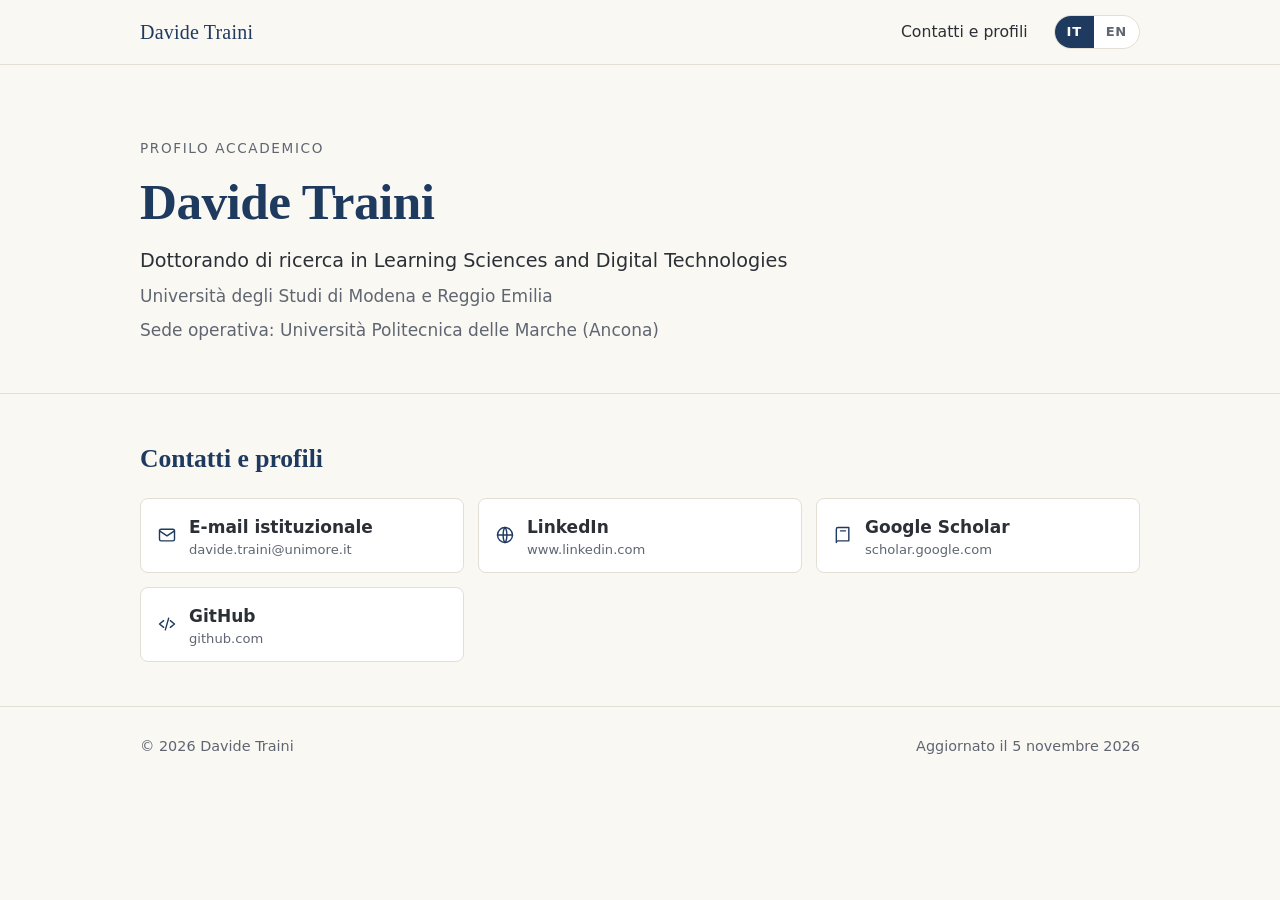
==== index.html @ ec988dd3 "Aggiorna sito (2026-11-05) Co-Authored-By: Claude Sonnet 5.5 <noreply@anthropic.com>" ====
<!doctype html>
<html lang="it">
<head>
<meta charset="utf-8">
<meta name="viewport" content="width=device-width, initial-scale=1">
<title>Davide Traini — Dottorando di ricerca</title>
<meta name="description" content="Davide Traini — Dottorando di ricerca in Learning Sciences and Digital Technologies, Università degli Studi di Modena e Reggio Emilia">
<meta name="theme-color" content="#1f3a5f">
<link rel="canonical" href="https://DavideTraini.github.io/">
<link rel="alternate" hreflang="it" href="https://DavideTraini.github.io/">
<link rel="alternate" hreflang="en" href="https://DavideTraini.github.io/en/">
<link rel="alternate" hreflang="x-default" href="https://DavideTraini.github.io/">
<meta property="og:type" content="website">
<meta property="og:title" content="Davide Traini — Dottorando di ricerca">
<meta property="og:description" content="Davide Traini — Dottorando di ricerca in Learning Sciences and Digital Technologies, Università degli Studi di Modena e Reggio Emilia">
<meta property="og:url" content="https://DavideTraini.github.io/">
<link rel="icon" href="assets/favicon.svg" type="image/svg+xml">
<link rel="stylesheet" href="assets/css/style.css">
<script type="application/ld+json">{"@context": "https://schema.org", "@type": "Person", "name": "Davide Traini", "jobTitle": "Dottorando di ricerca", "affiliation": {"@type": "Organization", "name": "Università degli Studi di Modena e Reggio Emilia"}, "url": "https://DavideTraini.github.io/", "inLanguage": "it", "sameAs": ["https://www.linkedin.com/in/davide-traini-65baa5281/", "https://scholar.google.com/citations?user=O7ZSzG0AAAAJ", "https://github.com/DavideTraini"]}</script>
</head>
<body>
<a class="skip" href="#main">Vai al contenuto</a>
<header class="site-header"><div class="wrap"><a class="brand" href="index.html">Davide Traini</a><nav class="nav" aria-label="Principale"><a href="#contatti">Contatti e profili</a><span class="lang" role="group" aria-label="Lingua"><a href="index.html" hreflang="it" lang="it" aria-current="true">IT</a><a href="en/index.html" hreflang="en" lang="en">EN</a></span></nav></div></header>
<main id="main">
<section class="hero"><div class="wrap"><div class="grid"><div>
<p class="eyebrow">Profilo accademico</p><h1>Davide Traini</h1>
<p class="role">Dottorando di ricerca in Learning Sciences and Digital Technologies</p>
<p class="affil">Università degli Studi di Modena e Reggio Emilia</p>
<p class="affil">Sede operativa: Università Politecnica delle Marche (Ancona)</p>
</div></div></div></section>
<section class="block" id="contatti"><div class="wrap"><h2>Contatti e profili</h2>
<ul class="cards">
<li class="card"><a href="&#109;&#97;&#105;&#108;&#116;&#111;&#58;&#100;&#97;&#118;&#105;&#100;&#101;&#46;&#116;&#114;&#97;&#105;&#110;&#105;&#64;&#117;&#110;&#105;&#109;&#111;&#114;&#101;&#46;&#105;&#116;"><svg viewBox="0 0 24 24" fill="none" stroke="currentColor" stroke-width="1.7" stroke-linecap="round" stroke-linejoin="round" aria-hidden="true"><rect x="3" y="5" width="18" height="14" rx="2"/><path d="m3 7 9 6 9-6"/></svg><span><span class="t">E-mail istituzionale</span><small>&#100;&#97;&#118;&#105;&#100;&#101;&#46;&#116;&#114;&#97;&#105;&#110;&#105;&#64;&#117;&#110;&#105;&#109;&#111;&#114;&#101;&#46;&#105;&#116;</small></span></a></li>
<li class="card"><a href="https://www.linkedin.com/in/davide-traini-65baa5281/" rel="me noopener"><svg viewBox="0 0 24 24" fill="none" stroke="currentColor" stroke-width="1.7" stroke-linecap="round" stroke-linejoin="round" aria-hidden="true"><circle cx="12" cy="12" r="9"/><path d="M3 12h18M12 3c3 3.2 3 14.8 0 18M12 3c-3 3.2-3 14.8 0 18"/></svg><span><span class="t">LinkedIn</span><small>www.linkedin.com</small></span></a></li>
<li class="card"><a href="https://scholar.google.com/citations?user=O7ZSzG0AAAAJ" rel="me noopener"><svg viewBox="0 0 24 24" fill="none" stroke="currentColor" stroke-width="1.7" stroke-linecap="round" stroke-linejoin="round" aria-hidden="true"><path d="M4 5a2 2 0 0 1 2-2h13v16H6a2 2 0 0 0-2 2zM4 19V5M9 7h6"/></svg><span><span class="t">Google Scholar</span><small>scholar.google.com</small></span></a></li>
<li class="card"><a href="https://github.com/DavideTraini" rel="me noopener"><svg viewBox="0 0 24 24" fill="none" stroke="currentColor" stroke-width="1.7" stroke-linecap="round" stroke-linejoin="round" aria-hidden="true"><path d="m8 8-5 4 5 4M16 8l5 4-5 4M14 5l-4 14"/></svg><span><span class="t">GitHub</span><small>github.com</small></span></a></li>
</ul></div></section>
</main>
<footer class="site-footer"><div class="wrap"><span>© 2026 Davide Traini</span><span>Aggiornato il 5 novembre 2026</span></div></footer>
</body>
</html>
---- assets/css/style.css ----
/* Academic profile — avorio, grigio scuro, blu navy. Nessun font, script o risorsa esterna. */
:root {
  --bg: #faf8f3; --surface: #ffffff; --ink: #2b2f36; --muted: #5f6672; --line: #e3dfd4;
  --navy: #1f3a5f; --navy-dark: #162b47; --navy-tint: #eaeff6; --focus: #b8860b;
  --serif: "Iowan Old Style", "Palatino Linotype", Palatino, "Book Antiqua", Georgia, "Times New Roman", serif;
  --sans: system-ui, -apple-system, "Segoe UI", Roboto, "Helvetica Neue", Arial, sans-serif;
  --maxw: 1040px; --gutter: 20px;
}
*, *::before, *::after { box-sizing: border-box; }
html { scroll-behavior: smooth; scroll-padding-top: 84px; -webkit-text-size-adjust: 100%; }
body { margin: 0; background: var(--bg); color: var(--ink); font-family: var(--sans); font-size: 1.0625rem; line-height: 1.65; }
a { color: var(--navy); text-underline-offset: 3px; text-decoration-thickness: 1px; }
a:hover { color: var(--navy-dark); text-decoration-thickness: 2px; }
a:focus-visible { outline: 3px solid var(--focus); outline-offset: 2px; border-radius: 3px; }
.skip { position: absolute; left: -999px; top: 0; background: var(--navy); color: #fff; padding: 8px 14px; z-index: 100; }
.skip:focus { left: 8px; top: 8px; }
.wrap { max-width: var(--maxw); margin: 0 auto; padding: 0 var(--gutter); }

/* header */
.site-header { background: var(--bg); border-bottom: 1px solid var(--line); position: sticky; top: 0; z-index: 50; }
.site-header .wrap { display: flex; align-items: center; justify-content: space-between; gap: 16px; min-height: 64px; }
.brand { font-family: var(--serif); font-size: 1.25rem; color: var(--navy); text-decoration: none; letter-spacing: .01em; }
.nav { display: flex; align-items: center; gap: 4px; }
.nav > a { color: var(--ink); text-decoration: none; padding: 8px 12px; border-radius: 6px; font-size: .98rem; }
.nav > a:hover { background: var(--navy-tint); }
.lang { display: inline-flex; margin-left: 10px; border: 1px solid var(--line); border-radius: 999px; overflow: hidden; background: var(--surface); }
.lang a { padding: 5px 12px; font-size: .82rem; font-weight: 600; letter-spacing: .05em; text-decoration: none; color: var(--muted); }
.lang a:hover { background: var(--navy-tint); color: var(--navy); }
.lang a[aria-current="true"] { background: var(--navy); color: #fff; }

/* hero */
.hero { padding: 72px 0 48px; }
.hero .grid { display: grid; grid-template-columns: 1fr; gap: 32px; align-items: center; }
.hero.has-photo .grid { grid-template-columns: 1fr 240px; }
.eyebrow { font-size: .85rem; letter-spacing: .12em; text-transform: uppercase; color: var(--muted); margin: 0 0 14px; }
h1 { font-family: var(--serif); font-weight: 600; font-size: clamp(2.2rem, 5vw, 3.2rem); line-height: 1.12; margin: 0 0 14px; color: var(--navy); letter-spacing: -.01em; }
.role { font-size: 1.2rem; margin: 0; }
.affil { color: var(--muted); margin: 6px 0 0; }
.photo { width: 100%; max-width: 240px; aspect-ratio: 1; object-fit: cover; border-radius: 50%; border: 1px solid var(--line); }

/* sezioni */
section.block { padding: 44px 0; border-top: 1px solid var(--line); }
section.block h2 { font-family: var(--serif); font-weight: 600; font-size: 1.6rem; color: var(--navy); margin: 0 0 18px; }
.lead { font-size: 1.12rem; max-width: 70ch; margin: 0 0 8px; }
h3.sub { font-size: .8rem; letter-spacing: .12em; text-transform: uppercase; color: var(--muted); font-weight: 600; margin: 34px 0 14px; }
.themes { list-style: none; padding: 0; margin: 0; display: grid; grid-template-columns: repeat(2, minmax(0, 1fr)); gap: 16px; }
.themes li { background: var(--surface); border: 1px solid var(--line); border-top: 3px solid var(--navy); border-radius: 8px; padding: 18px 20px 16px; }
.themes h4 { font-family: var(--serif); font-size: 1.12rem; line-height: 1.3; margin: 0 0 8px; color: var(--navy); }
.themes p { margin: 0; font-size: .97rem; color: var(--ink); }

.cards { display: grid; grid-template-columns: repeat(auto-fill, minmax(240px, 1fr)); gap: 14px; list-style: none; padding: 0; margin: 0; }
.card { background: var(--surface); border: 1px solid var(--line); border-radius: 8px; }
.card a { display: flex; align-items: center; gap: 12px; padding: 14px 16px; color: var(--ink); text-decoration: none; height: 100%; }
.card a:hover { background: var(--navy-tint); border-radius: 8px; }
.card svg { width: 20px; height: 20px; color: var(--navy); flex: none; }
.card small { display: block; color: var(--muted); font-size: .82rem; line-height: 1.3; word-break: break-all; }
.card .t { font-weight: 600; line-height: 1.3; }

.site-footer { border-top: 1px solid var(--line); padding: 28px 0 40px; color: var(--muted); font-size: .9rem; }
.site-footer .wrap { display: flex; flex-wrap: wrap; justify-content: space-between; gap: 10px; }

@media (max-width: 760px) {
  .themes { grid-template-columns: 1fr; }
  .hero.has-photo .grid { grid-template-columns: 1fr; }
  .photo { max-width: 160px; }
}
@media (max-width: 560px) {
  body { font-size: 1rem; }
  .hero { padding: 44px 0 30px; }
  .brand { font-size: 1.05rem; }
  .nav > a { display: none; }  /* su smartphone resta solo il selettore di lingua (la pagina e' breve) */
  .lang { margin-left: 0; }
  .brand { white-space: nowrap; }
}
@media (prefers-reduced-motion: reduce) { html { scroll-behavior: auto; } }
@media print { .site-header, .site-footer, .skip { display: none !important; } body { background: #fff; } }
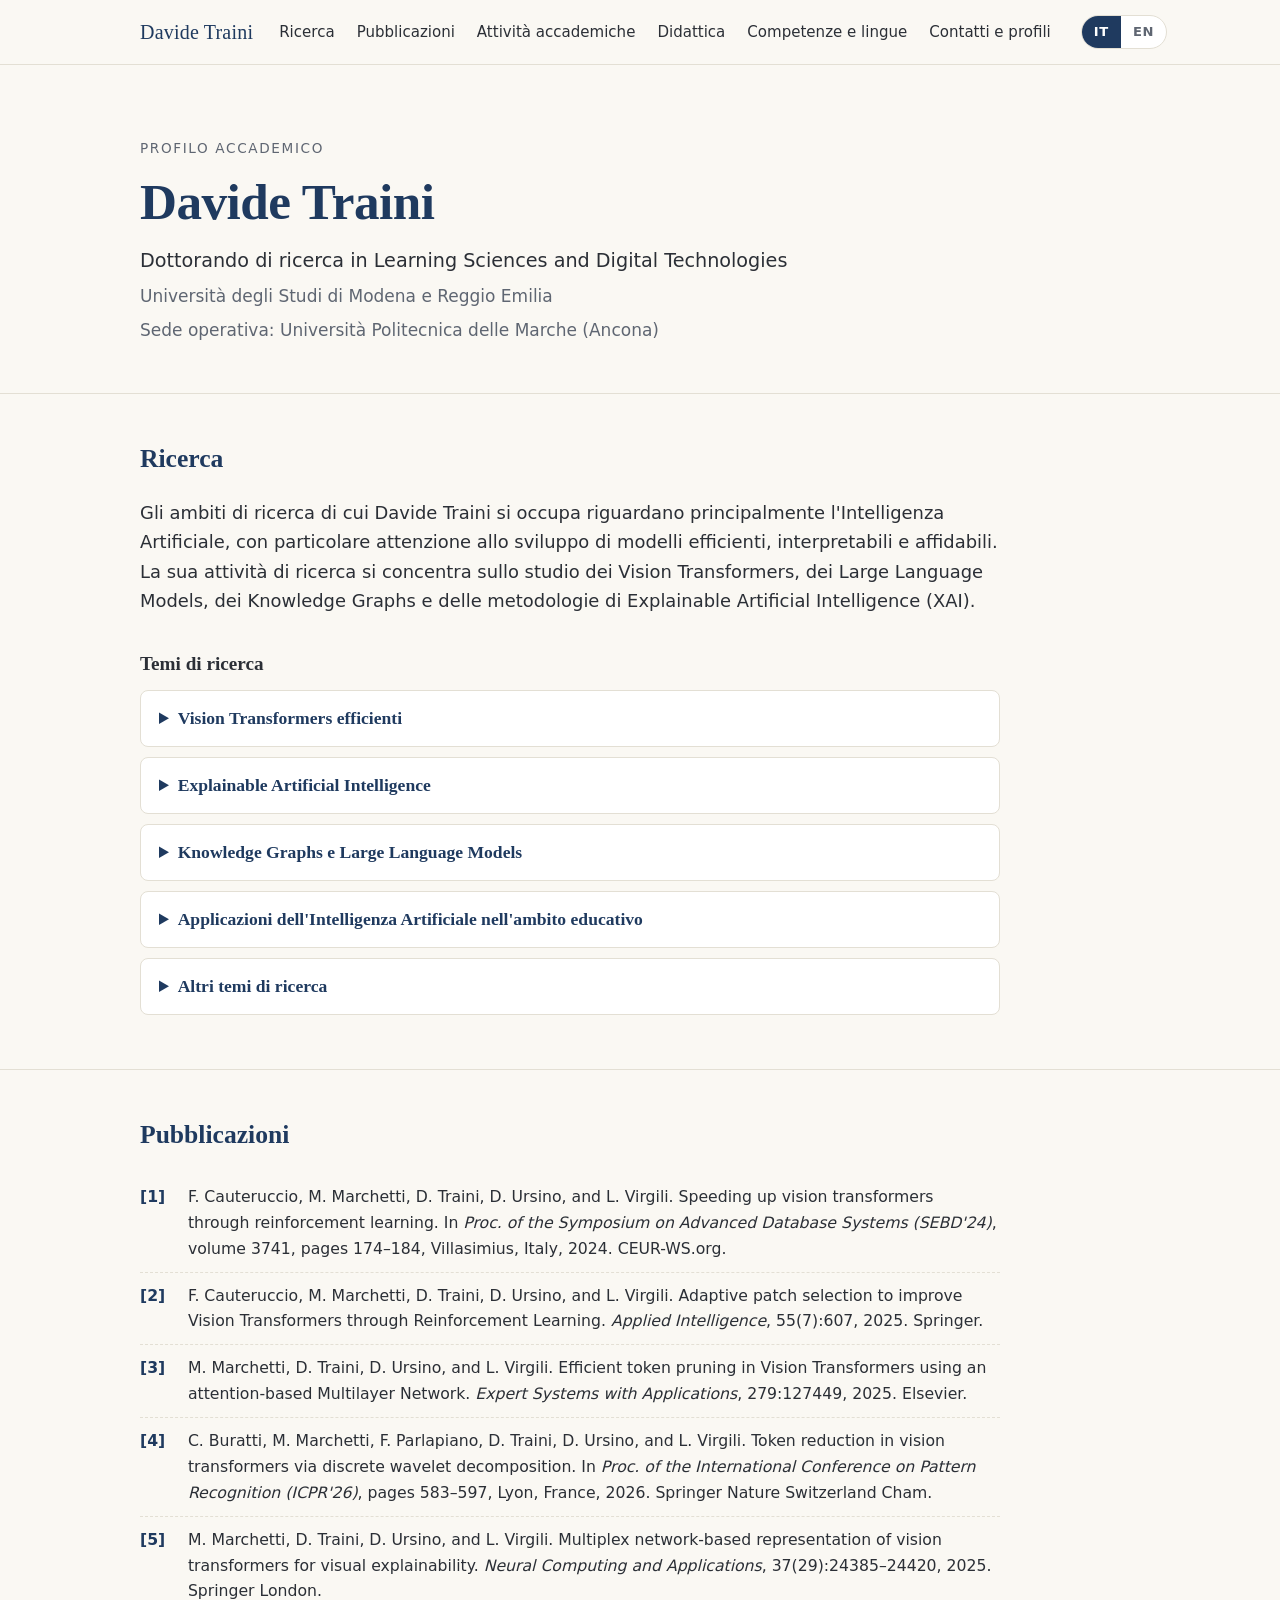
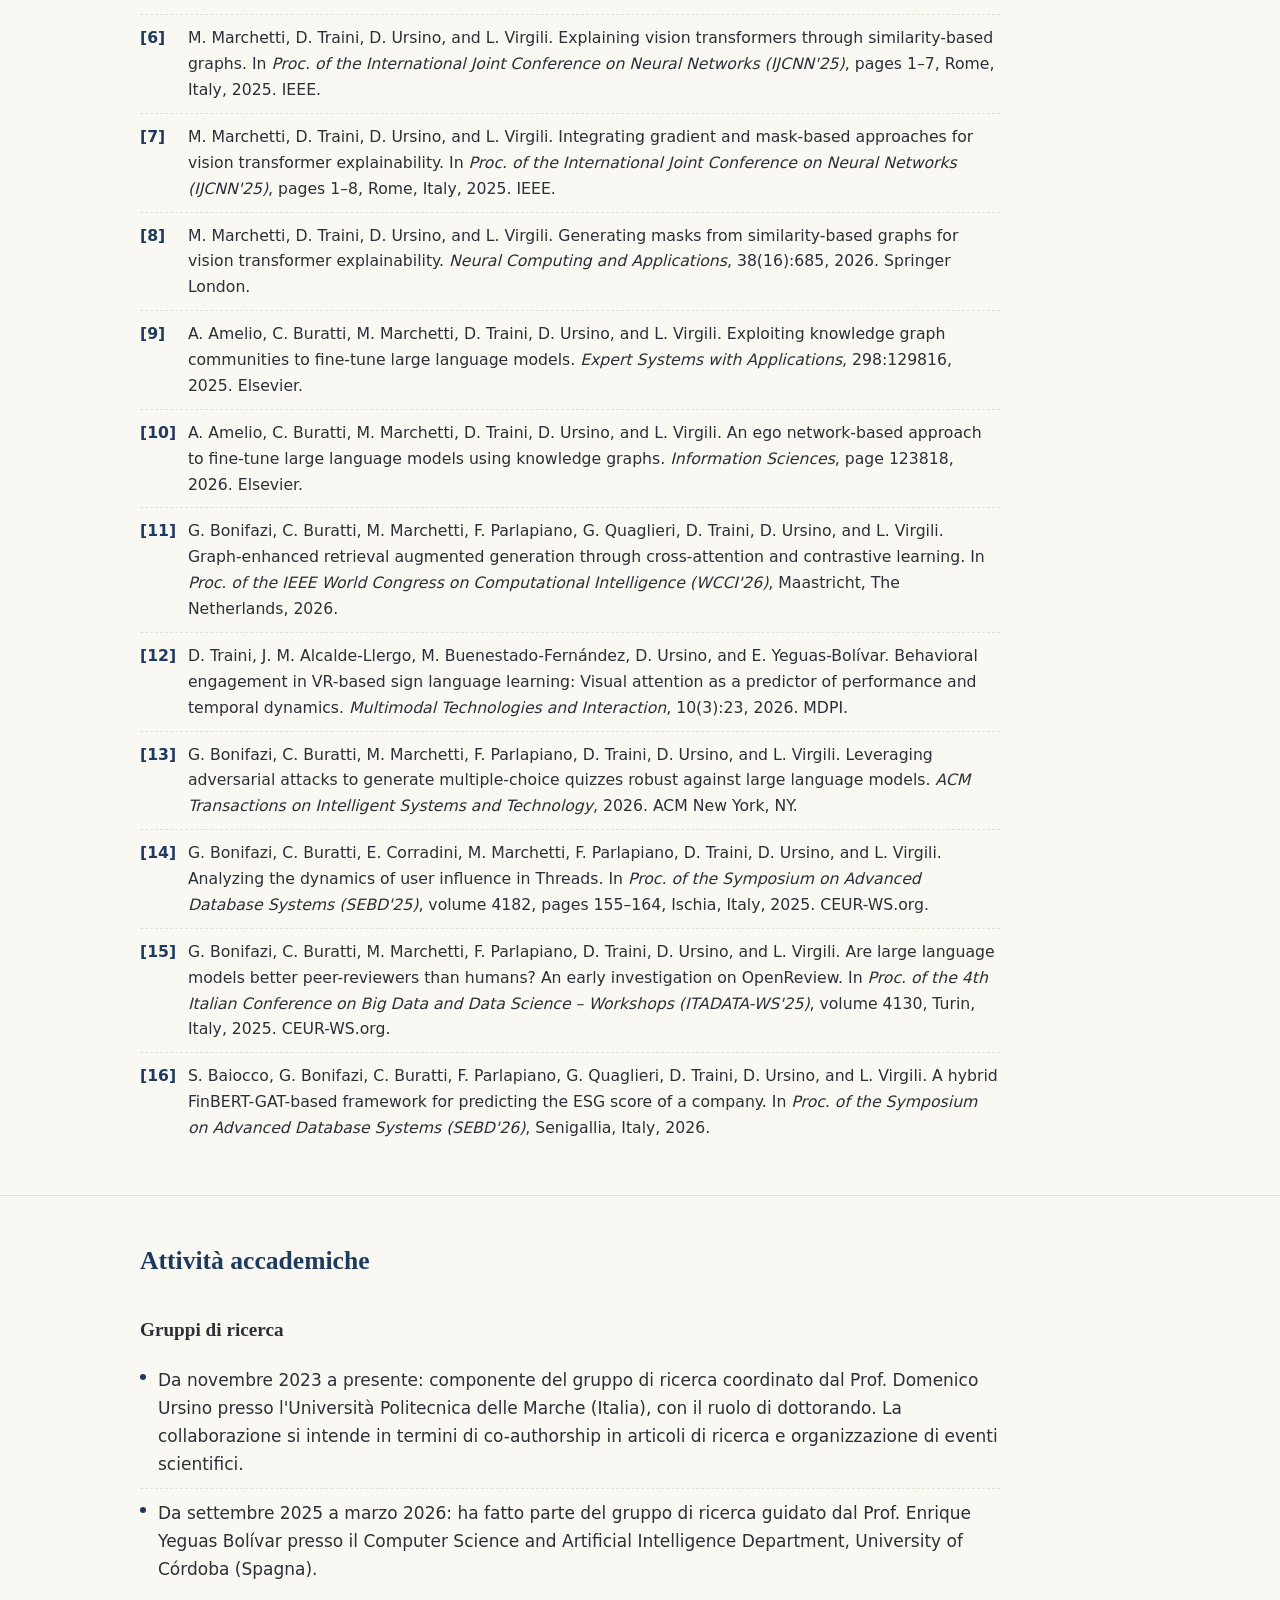
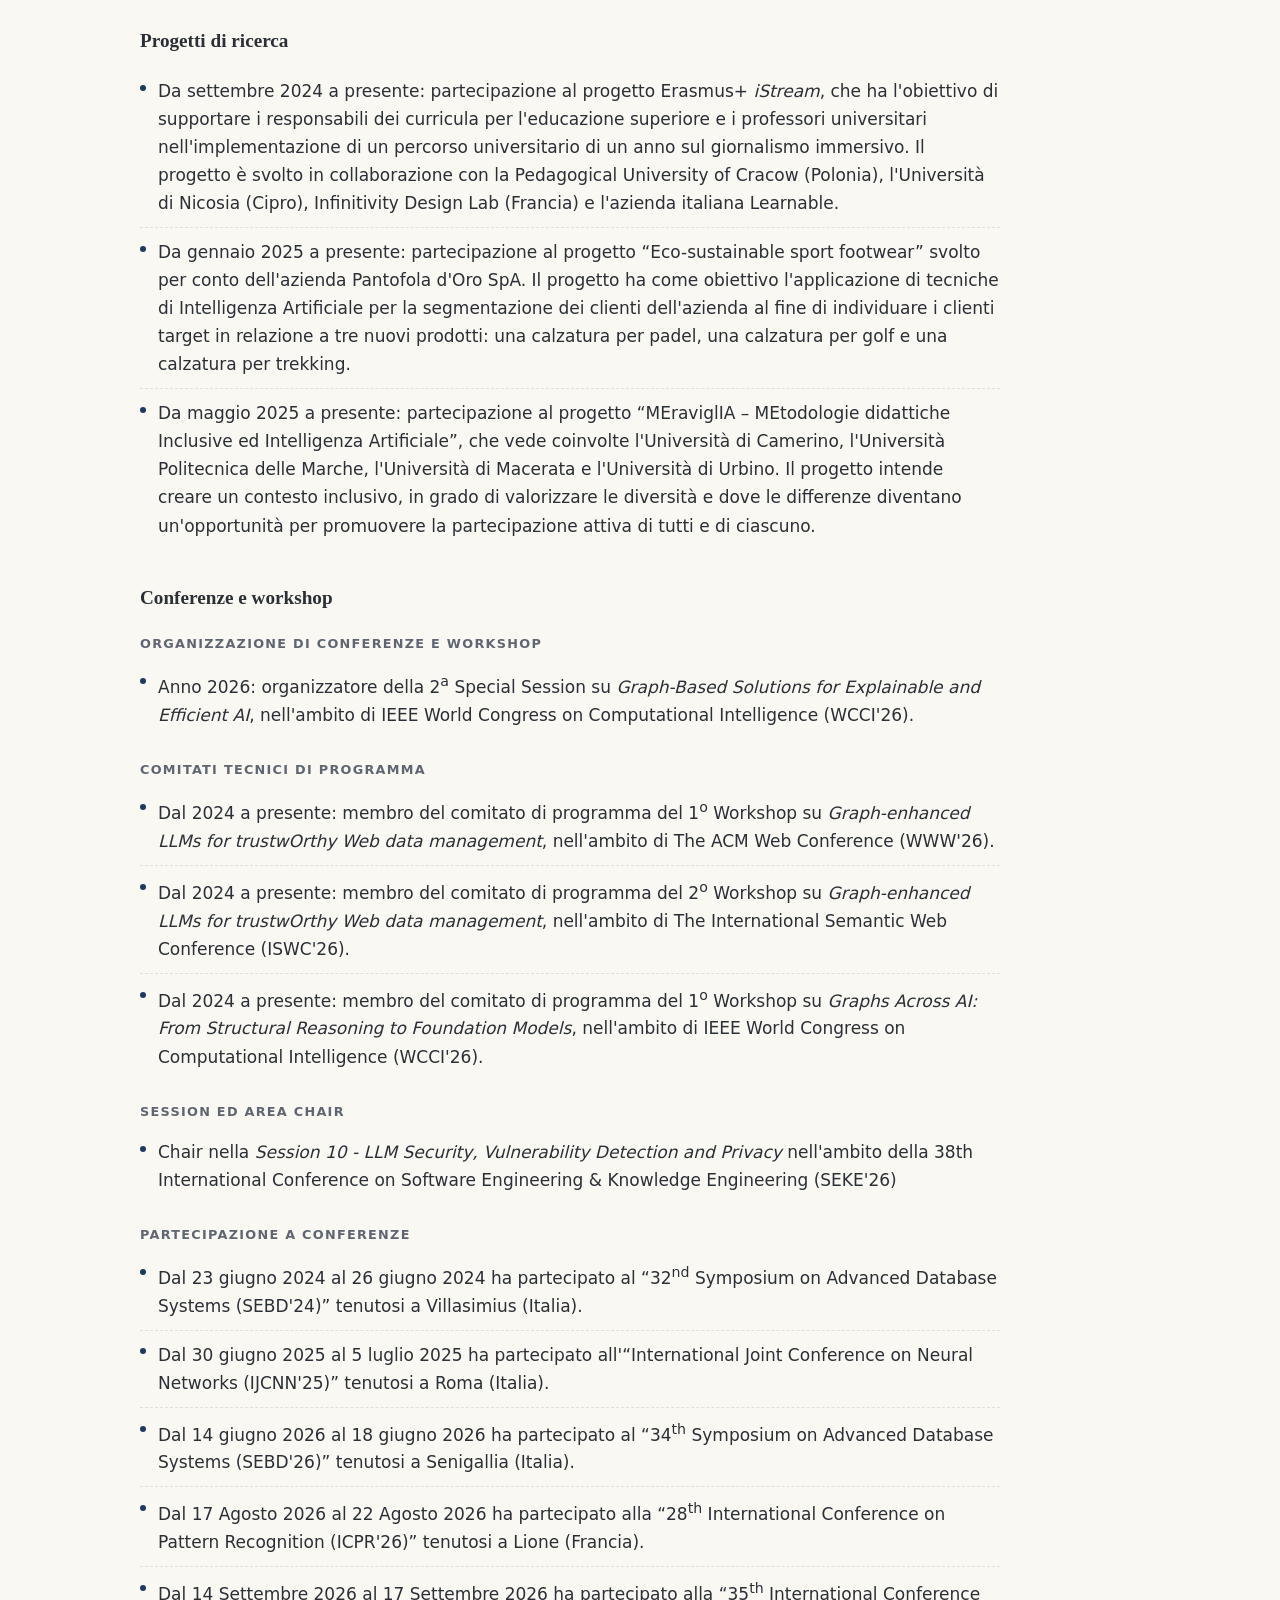
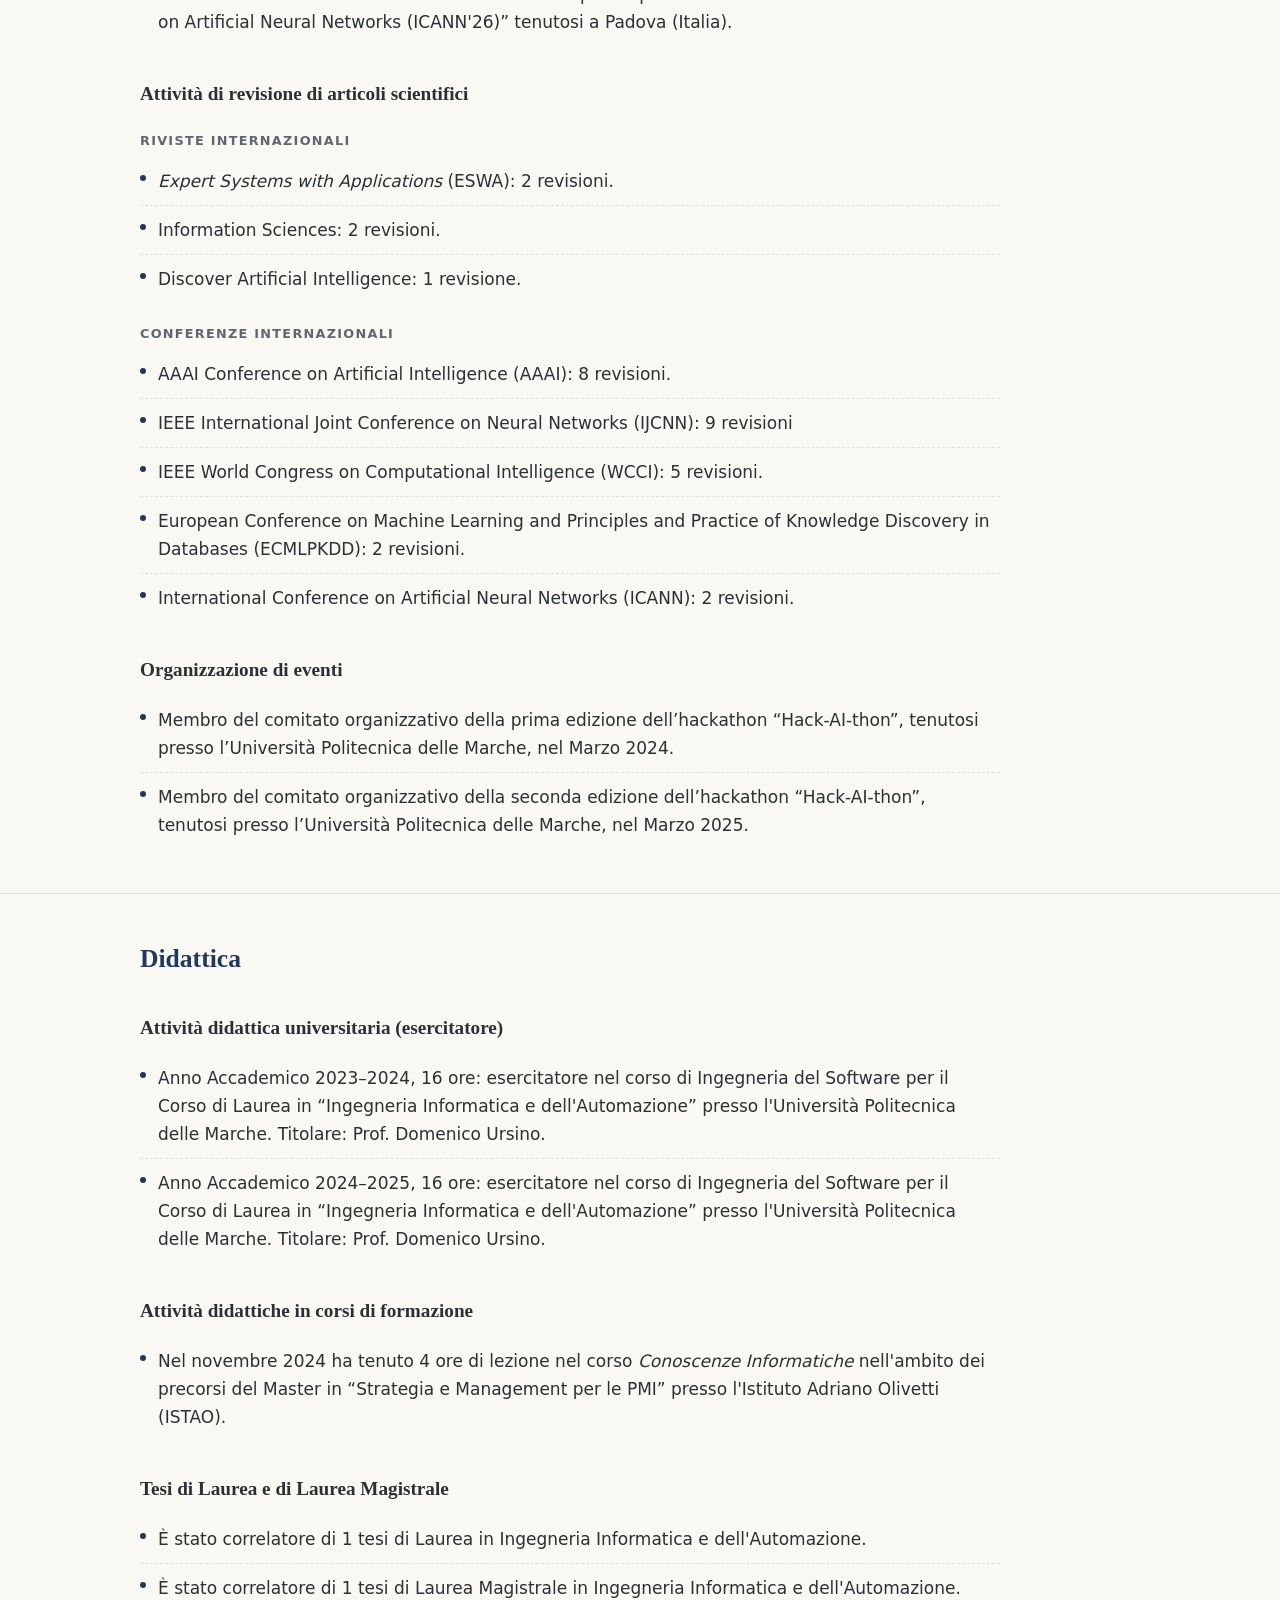
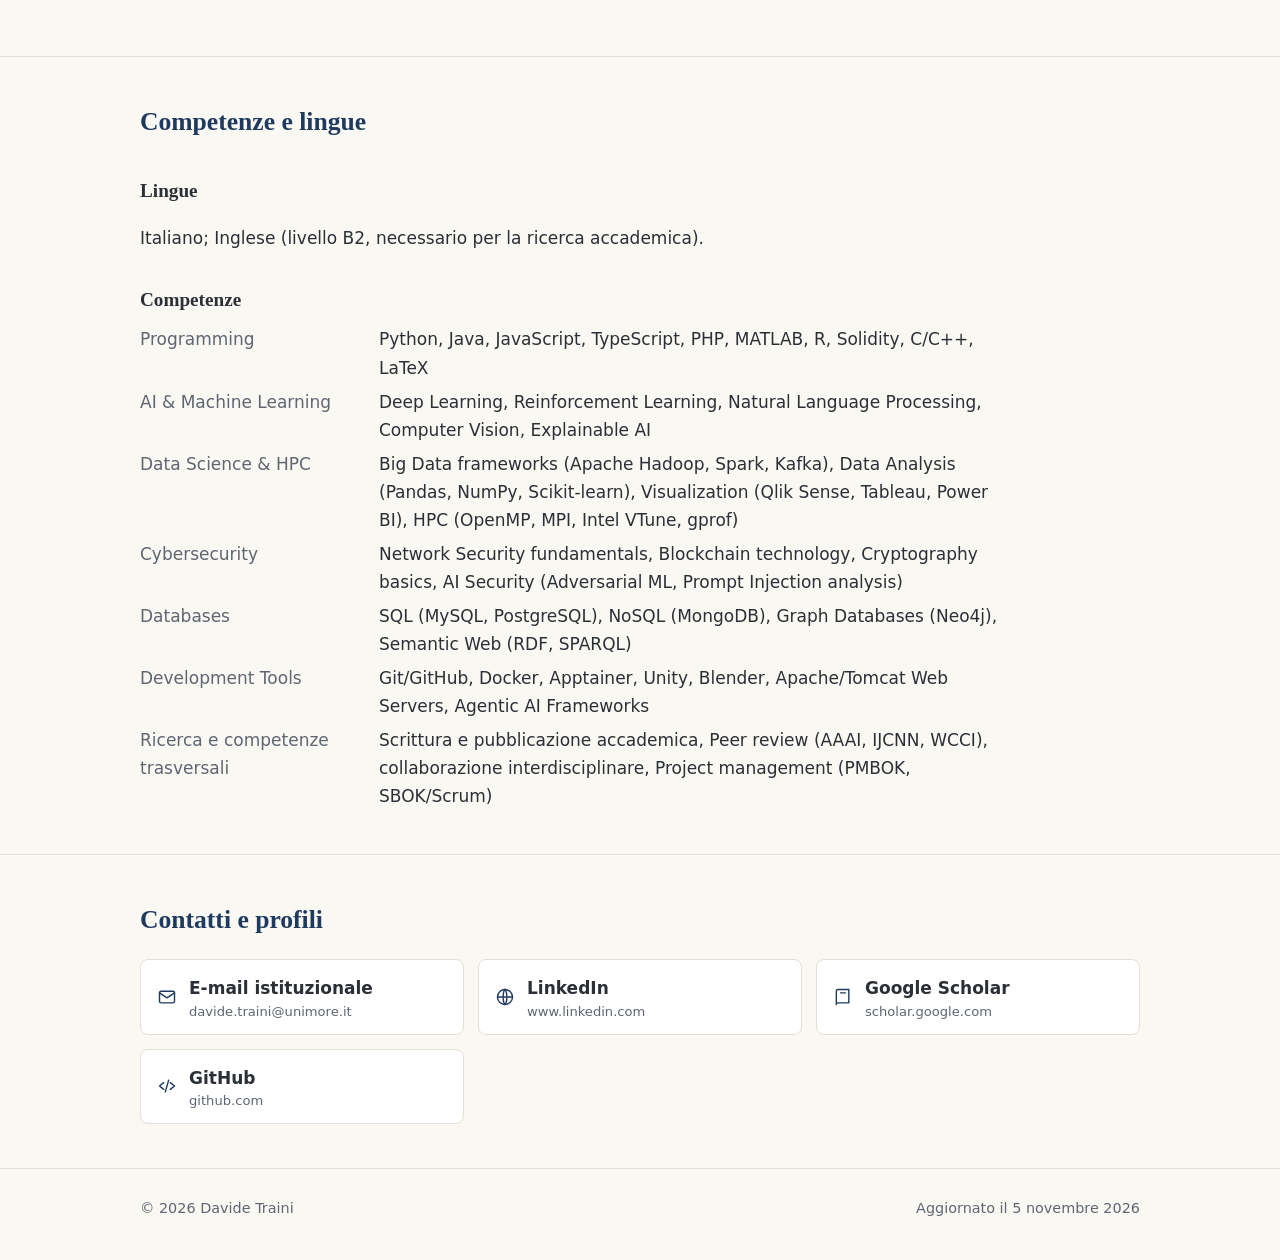
==== commit 2f28f6e5: "Aggiorna sito (2026-11-05) Co-Authored-By: Claude Sonnet 5.5 <noreply@anthropic.com>" ====
--- a/index.html
+++ b/index.html
@@ -20,7 +20,7 @@
 </head>
 <body>
 <a class="skip" href="#main">Vai al contenuto</a>
-<header class="site-header"><div class="wrap"><a class="brand" href="index.html">Davide Traini</a><nav class="nav" aria-label="Principale"><a href="#contatti">Contatti e profili</a><span class="lang" role="group" aria-label="Lingua"><a href="index.html" hreflang="it" lang="it" aria-current="true">IT</a><a href="en/index.html" hreflang="en" lang="en">EN</a></span></nav></div></header>
+<header class="site-header"><div class="wrap"><a class="brand" href="index.html">Davide Traini</a><nav class="nav" aria-label="Principale"><a href="#research">Ricerca</a><a href="#publications">Pubblicazioni</a><a href="#activities">Attività accademiche</a><a href="#teaching">Didattica</a><a href="#skills">Competenze e lingue</a><a href="#contact">Contatti e profili</a></nav><span class="lang" role="group" aria-label="Lingua"><a href="index.html" hreflang="it" lang="it" aria-current="true">IT</a><a href="en/index.html" hreflang="en" lang="en">EN</a></span></div></header>
 <main id="main">
 <section class="hero"><div class="wrap"><div class="grid"><div>
 <p class="eyebrow">Profilo accademico</p><h1>Davide Traini</h1>
@@ -28,7 +28,12 @@
 <p class="affil">Università degli Studi di Modena e Reggio Emilia</p>
 <p class="affil">Sede operativa: Università Politecnica delle Marche (Ancona)</p>
 </div></div></div></section>
-<section class="block" id="contatti"><div class="wrap"><h2>Contatti e profili</h2>
+<section class="block" id="research"><div class="wrap narrow"><h2>Ricerca</h2><p class="lead">Gli ambiti di ricerca di cui Davide Traini si occupa riguardano principalmente l'Intelligenza Artificiale, con particolare attenzione allo sviluppo di modelli efficienti, interpretabili e affidabili. La sua attività di ricerca si concentra sullo studio dei Vision Transformers, dei Large Language Models, dei Knowledge Graphs e delle metodologie di Explainable Artificial Intelligence (XAI).</p><h3>Temi di ricerca</h3><details class="theme"><summary>Vision Transformers efficienti</summary><div><p><strong>Sviluppo di strategie di token pruning e selezione delle componenti più informative, basate su meccanismi di attenzione o Reinforcement Learning, al fine di ridurre la complessità dei modelli preservandone le prestazioni.</strong></p><p>L'ottimizzazione dei Vision Transformer rappresenta uno dei filoni di ricerca principali di Davide Traini, motivato dall'esigenza di ridurre il costo computazionale di questi modelli senza comprometterne le prestazioni. In [<a class="cite" href="#pub-1">1</a>] viene proposto un primo approccio basato sul Reinforcement Learning per accelerare il funzionamento dei ViT, individuando dinamicamente le patch più informative da elaborare e scartando quelle ridondanti. Tale lavoro è stato successivamente esteso in [<a class="cite" href="#pub-2">2</a>], dove la selezione adattiva delle patch viene integrata in un framework più maturo, capace di adattarsi a diverse architetture e di garantire un miglior compromesso tra accuratezza e velocità di inferenza. In [<a class="cite" href="#pub-3">3</a>] il problema del token pruning viene affrontato da una prospettiva complementare, introducendo una rete multilayer basata sui pesi di attenzione per identificare i token meno rilevanti ai fini della classificazione, mostrando come la teoria delle reti possa fornire strumenti efficaci anche per l'ottimizzazione strutturale dei modelli. Il tema della riduzione dei token viene inoltre affrontato adottando strumenti propri dell'elaborazione del segnale in [<a class="cite" href="#pub-4">4</a>], dove viene proposta una tecnica basata sulla decomposizione in wavelet discrete per individuare ed eliminare i token meno informativi, offrendo così una prospettiva alternativa e complementare a quelle basate sull'attenzione o sul Reinforcement Learning.</p></div></details><details class="theme"><summary>Explainable Artificial Intelligence</summary><div><p><strong>Sviluppo di framework innovativi per analizzare il comportamento dei Vision Transformers e rendere maggiormente comprensibili le relazioni tra i token e i processi decisionali dei modelli.</strong></p><p>Parallelamente al lavoro sull'efficienza, Davide Traini ha approfondito il tema della spiegabilità dei Vision Transformer, adottando strumenti propri della Network Science. In [<a class="cite" href="#pub-5">5</a>] viene proposta una rappresentazione multiplex dei ViT, in cui le relazioni tra i token attraverso i diversi layer e le diverse teste di attenzione vengono modellate come una rete multistrato, consentendo di individuare pattern ricorrenti nel modo in cui il modello elabora l'informazione visiva. Questo filone è ulteriormente sviluppato in [<a class="cite" href="#pub-6">6</a>], dove l'attenzione viene ricondotta a un grafo di similarità tra token, sfruttato per generare spiegazioni visive delle decisioni del modello. In [<a class="cite" href="#pub-7">7</a>] tale approccio viene arricchito integrando tecniche gradient-based con metodi basati su maschere, al fine di ottenere spiegazioni più robuste e complementari rispetto a quelle ottenibili con un singolo metodo, confermando l'utilità di combinare prospettive diverse nell'analisi dell'explainability. Il filone basato sui grafi di similarità trova un ulteriore sviluppo in [<a class="cite" href="#pub-8">8</a>], dove tali grafi vengono impiegati per generare direttamente le maschere di rilevanza, rendendo il processo di produzione delle spiegazioni più diretto e maggiormente integrato con la rappresentazione strutturale del modello.</p></div></details><details class="theme"><summary>Knowledge Graphs e Large Language Models</summary><div><p><strong>Studio dell'integrazione tra rappresentazioni semantiche basate su grafi e LLM, per rendere più efficiente l'addestramento dei modelli e per migliorare le prestazioni nei sistemi RAG.</strong></p><p>Un ulteriore ambito di ricerca riguarda l'integrazione tra rappresentazioni semantiche basate su grafi e i moderni Large Language Models. In [<a class="cite" href="#pub-9">9</a>] viene proposto un metodo per sfruttare le comunità individuate all'interno di un Knowledge Graph al fine di guidare il fine-tuning di un LLM, migliorando la coerenza semantica delle risposte generate. Tale approccio viene ripreso e raffinato in [<a class="cite" href="#pub-10">10</a>], dove si introduce una strategia basata sugli ego network per selezionare in modo mirato le porzioni di conoscenza più rilevanti da utilizzare nella fase di addestramento, con l'obiettivo di rendere il processo più efficiente anche in presenza di grafi di grandi dimensioni. Nell'ottica di potenziare ulteriormente i sistemi di Retrieval-Augmented Generation, in [<a class="cite" href="#pub-11">11</a>] viene proposto un framework che integra meccanismi di cross-attention e apprendimento contrastivo con rappresentazioni a grafo, migliorando la capacità del sistema di recuperare e combinare le informazioni rilevanti durante la fase di generazione delle risposte.</p></div></details><details class="theme"><summary>Applicazioni dell&#x27;Intelligenza Artificiale nell&#x27;ambito educativo</summary><div><p><strong>Utilizzo dell'Intelligenza Artificiale per favorire l'apprendimento di studenti con bisogni educativi speciali, o come strumento a supporto degli insegnanti.</strong></p><p>Accanto ai temi più propriamente metodologici, Davide Traini si è dedicato anche ad applicazioni dell'Intelligenza Artificiale nel contesto educativo, con particolare attenzione all'inclusione. In [<a class="cite" href="#pub-12">12</a>] viene analizzato l'engagement comportamentale di studenti impegnati nell'apprendimento della lingua dei segni attraverso ambienti di realtà virtuale, utilizzando l'attenzione visiva come predittore delle prestazioni e delle dinamiche temporali di apprendimento. Tale lavoro si inserisce in un filone di ricerca più ampio volto a comprendere come le tecnologie immersive e l'Intelligenza Artificiale possano supportare studenti con bisogni educativi speciali e fornire agli insegnanti strumenti più efficaci per personalizzare i percorsi didattici. Il lavoro descritto in [<a class="cite" href="#pub-13">13</a>] si colloca invece in ambito più strettamente didattico, affrontando il problema dell'uso improprio dei Large Language Models da parte degli studenti in fase di verifica. L'obiettivo è la generazione automatica di quiz a risposta multipla realizzati sfruttando tecniche di attacco avversariale, progettati in modo da risultare difficili da risolvere correttamente per un LLM pur restando chiari e affrontabili per uno studente, così da scoraggiare il ricorso a questi strumenti per rispondere in modo scorretto alle verifiche.</p></div></details><details class="theme"><summary>Altri temi di ricerca</summary><div><p><strong>Attività di ricerca su argomenti ulteriori rispetto ai filoni principali, riguardanti l'analisi di reti sociali e l'impiego dei Large Language Models in contesti applicativi diversi da quelli sopra descritti.</strong></p><p>Accanto ai filoni di ricerca principali, Davide Traini ha condotto studi su temi ulteriori, non direttamente riconducibili alle aree precedenti. In [<a class="cite" href="#pub-14">14</a>] viene analizzata la dinamica di influenza degli utenti sulla piattaforma Threads, indagando come specifici pattern di interazione contribuiscano alla diffusione dell'informazione all'interno della rete. In [<a class="cite" href="#pub-15">15</a>] viene invece esplorata la capacità dei Large Language Models di svolgere il ruolo di revisori scientifici, confrontandone le prestazioni con quelle di revisori umani su OpenReview, un'indagine che si inserisce nel più ampio dibattito sull'affidabilità e sui limiti dell'IA generativa in compiti che richiedono giudizio critico ed esperto. Un ulteriore contributo in ambito applicativo è rappresentato da [<a class="cite" href="#pub-16">16</a>], in cui viene proposto un framework ibrido che combina un modello FinBERT con una rete Graph Attention (GAT) per la predizione del punteggio ESG (Environmental, Social and Governance) di un'azienda.</p></div></details></div></section>
+<section class="block" id="publications"><div class="wrap narrow"><h2>Pubblicazioni</h2><ol class="pubs"><li id="pub-1"><span class="num">[1]</span><span>F. Cauteruccio, M. Marchetti, D. Traini, D. Ursino, and L. Virgili. Speeding up vision transformers through reinforcement learning. In <em>Proc. of the Symposium on Advanced Database Systems (SEBD&#x27;24)</em>, volume 3741, pages 174–184, Villasimius, Italy, 2024. CEUR-WS.org.</span></li><li id="pub-2"><span class="num">[2]</span><span>F. Cauteruccio, M. Marchetti, D. Traini, D. Ursino, and L. Virgili. Adaptive patch selection to improve Vision Transformers through Reinforcement Learning. <em>Applied Intelligence</em>, 55(7):607, 2025. Springer.</span></li><li id="pub-3"><span class="num">[3]</span><span>M. Marchetti, D. Traini, D. Ursino, and L. Virgili. Efficient token pruning in Vision Transformers using an attention-based Multilayer Network. <em>Expert Systems with Applications</em>, 279:127449, 2025. Elsevier.</span></li><li id="pub-4"><span class="num">[4]</span><span>C. Buratti, M. Marchetti, F. Parlapiano, D. Traini, D. Ursino, and L. Virgili. Token reduction in vision transformers via discrete wavelet decomposition. In <em>Proc. of the International Conference on Pattern Recognition (ICPR&#x27;26)</em>, pages 583–597, Lyon, France, 2026. Springer Nature Switzerland Cham.</span></li><li id="pub-5"><span class="num">[5]</span><span>M. Marchetti, D. Traini, D. Ursino, and L. Virgili. Multiplex network-based representation of vision transformers for visual explainability. <em>Neural Computing and Applications</em>, 37(29):24385–24420, 2025. Springer London.</span></li><li id="pub-6"><span class="num">[6]</span><span>M. Marchetti, D. Traini, D. Ursino, and L. Virgili. Explaining vision transformers through similarity-based graphs. In <em>Proc. of the International Joint Conference on Neural Networks (IJCNN&#x27;25)</em>, pages 1–7, Rome, Italy, 2025. IEEE.</span></li><li id="pub-7"><span class="num">[7]</span><span>M. Marchetti, D. Traini, D. Ursino, and L. Virgili. Integrating gradient and mask-based approaches for vision transformer explainability. In <em>Proc. of the International Joint Conference on Neural Networks (IJCNN&#x27;25)</em>, pages 1–8, Rome, Italy, 2025. IEEE.</span></li><li id="pub-8"><span class="num">[8]</span><span>M. Marchetti, D. Traini, D. Ursino, and L. Virgili. Generating masks from similarity-based graphs for vision transformer explainability. <em>Neural Computing and Applications</em>, 38(16):685, 2026. Springer London.</span></li><li id="pub-9"><span class="num">[9]</span><span>A. Amelio, C. Buratti, M. Marchetti, D. Traini, D. Ursino, and L. Virgili. Exploiting knowledge graph communities to fine-tune large language models. <em>Expert Systems with Applications</em>, 298:129816, 2025. Elsevier.</span></li><li id="pub-10"><span class="num">[10]</span><span>A. Amelio, C. Buratti, M. Marchetti, D. Traini, D. Ursino, and L. Virgili. An ego network-based approach to fine-tune large language models using knowledge graphs. <em>Information Sciences</em>, page 123818, 2026. Elsevier.</span></li><li id="pub-11"><span class="num">[11]</span><span>G. Bonifazi, C. Buratti, M. Marchetti, F. Parlapiano, G. Quaglieri, D. Traini, D. Ursino, and L. Virgili. Graph-enhanced retrieval augmented generation through cross-attention and contrastive learning. In <em>Proc. of the IEEE World Congress on Computational Intelligence (WCCI&#x27;26)</em>, Maastricht, The Netherlands, 2026.</span></li><li id="pub-12"><span class="num">[12]</span><span>D. Traini, J. M. Alcalde-Llergo, M. Buenestado-Fernández, D. Ursino, and E. Yeguas-Bolívar. Behavioral engagement in VR-based sign language learning: Visual attention as a predictor of performance and temporal dynamics. <em>Multimodal Technologies and Interaction</em>, 10(3):23, 2026. MDPI.</span></li><li id="pub-13"><span class="num">[13]</span><span>G. Bonifazi, C. Buratti, M. Marchetti, F. Parlapiano, D. Traini, D. Ursino, and L. Virgili. Leveraging adversarial attacks to generate multiple-choice quizzes robust against large language models. <em>ACM Transactions on Intelligent Systems and Technology</em>, 2026. ACM New York, NY.</span></li><li id="pub-14"><span class="num">[14]</span><span>G. Bonifazi, C. Buratti, E. Corradini, M. Marchetti, F. Parlapiano, D. Traini, D. Ursino, and L. Virgili. Analyzing the dynamics of user influence in Threads. In <em>Proc. of the Symposium on Advanced Database Systems (SEBD&#x27;25)</em>, volume 4182, pages 155–164, Ischia, Italy, 2025. CEUR-WS.org.</span></li><li id="pub-15"><span class="num">[15]</span><span>G. Bonifazi, C. Buratti, M. Marchetti, F. Parlapiano, D. Traini, D. Ursino, and L. Virgili. Are large language models better peer-reviewers than humans? An early investigation on OpenReview. In <em>Proc. of the 4th Italian Conference on Big Data and Data Science – Workshops (ITADATA-WS&#x27;25)</em>, volume 4130, Turin, Italy, 2025. CEUR-WS.org.</span></li><li id="pub-16"><span class="num">[16]</span><span>S. Baiocco, G. Bonifazi, C. Buratti, F. Parlapiano, G. Quaglieri, D. Traini, D. Ursino, and L. Virgili. A hybrid FinBERT-GAT-based framework for predicting the ESG score of a company. In <em>Proc. of the Symposium on Advanced Database Systems (SEBD&#x27;26)</em>, Senigallia, Italy, 2026.</span></li></ol></div></section>
+<section class="block" id="activities"><div class="wrap narrow"><h2>Attività accademiche</h2><h3>Gruppi di ricerca</h3><ul class="entries"><li>Da novembre 2023 a presente: componente del gruppo di ricerca coordinato dal Prof. Domenico Ursino presso l'Università Politecnica delle Marche (Italia), con il ruolo di dottorando. La collaborazione si intende in termini di co-authorship in articoli di ricerca e organizzazione di eventi scientifici.</li><li>Da settembre 2025 a marzo 2026: ha fatto parte del gruppo di ricerca guidato dal Prof. Enrique Yeguas Bolívar presso il Computer Science and Artificial Intelligence Department, University of Córdoba (Spagna).</li></ul><h3>Progetti di ricerca</h3><ul class="entries"><li>Da settembre 2024 a presente: partecipazione al progetto Erasmus+ <em>iStream</em>, che ha l'obiettivo di supportare i responsabili dei curricula per l'educazione superiore e i professori universitari nell'implementazione di un percorso universitario di un anno sul giornalismo immersivo. Il progetto è svolto in collaborazione con la Pedagogical University of Cracow (Polonia), l'Università di Nicosia (Cipro), Infinitivity Design Lab (Francia) e l'azienda italiana Learnable.</li><li>Da gennaio 2025 a presente: partecipazione al progetto “Eco-sustainable sport footwear” svolto per conto dell'azienda Pantofola d'Oro SpA. Il progetto ha come obiettivo l'applicazione di tecniche di Intelligenza Artificiale per la segmentazione dei clienti dell'azienda al fine di individuare i clienti target in relazione a tre nuovi prodotti: una calzatura per padel, una calzatura per golf e una calzatura per trekking.</li><li>Da maggio 2025 a presente: partecipazione al progetto “MEraviglIA – MEtodologie didattiche Inclusive ed Intelligenza Artificiale”, che vede coinvolte l'Università di Camerino, l'Università Politecnica delle Marche, l'Università di Macerata e l'Università di Urbino. Il progetto intende creare un contesto inclusivo, in grado di valorizzare le diversità e dove le differenze diventano un'opportunità per promuovere la partecipazione attiva di tutti e di ciascuno.</li></ul><h3>Conferenze e workshop</h3><h4>Organizzazione di conferenze e workshop</h4><ul class="entries"><li>Anno 2026: organizzatore della 2<sup>a</sup> Special Session su <em>Graph-Based Solutions for Explainable and Efficient AI</em>, nell'ambito di IEEE World Congress on Computational Intelligence (WCCI'26).</li></ul><h4>Comitati tecnici di programma</h4><ul class="entries"><li>Dal 2024 a presente: membro del comitato di programma del 1<sup>o</sup> Workshop su <em>Graph-enhanced LLMs for trustwOrthy Web data management</em>, nell'ambito di The ACM Web Conference (WWW'26).</li><li>Dal 2024 a presente: membro del comitato di programma del 2<sup>o</sup> Workshop su <em>Graph-enhanced LLMs for trustwOrthy Web data management</em>, nell'ambito di The International Semantic Web Conference (ISWC'26).</li><li>Dal 2024 a presente: membro del comitato di programma del 1<sup>o</sup> Workshop su <em>Graphs Across AI: From Structural Reasoning to Foundation Models</em>, nell'ambito di IEEE World Congress on Computational Intelligence (WCCI'26).</li></ul><h4>Session ed Area Chair</h4><ul class="entries"><li>Chair nella <em>Session 10 - LLM Security, Vulnerability Detection and Privacy</em> nell'ambito della 38th International Conference on Software Engineering &amp; Knowledge Engineering (SEKE'26)</li></ul><h4>Partecipazione a conferenze</h4><ul class="entries"><li>Dal 23 giugno 2024 al 26 giugno 2024 ha partecipato al “32<sup>nd</sup> Symposium on Advanced Database Systems (SEBD'24)” tenutosi a Villasimius (Italia).</li><li>Dal 30 giugno 2025 al 5 luglio 2025 ha partecipato all'“International Joint Conference on Neural Networks (IJCNN'25)” tenutosi a Roma (Italia).</li><li>Dal 14 giugno 2026 al 18 giugno 2026 ha partecipato al “34<sup>th</sup> Symposium on Advanced Database Systems (SEBD'26)” tenutosi a Senigallia (Italia).</li><li>Dal 17 Agosto 2026 al 22 Agosto 2026 ha partecipato alla “28<sup>th</sup> International Conference on Pattern Recognition (ICPR'26)” tenutosi a Lione (Francia).</li><li>Dal 14 Settembre 2026 al 17 Settembre 2026 ha partecipato alla “35<sup>th</sup> International Conference on Artificial Neural Networks (ICANN'26)” tenutosi a Padova (Italia).</li></ul><h3>Attività di revisione di articoli scientifici</h3><h4>Riviste internazionali</h4><ul class="entries"><li><em>Expert Systems with Applications</em> (ESWA): 2 revisioni.</li><li>Information Sciences: 2 revisioni.</li><li>Discover Artificial Intelligence: 1 revisione.</li></ul><h4>Conferenze internazionali</h4><ul class="entries"><li>AAAI Conference on Artificial Intelligence (AAAI): 8 revisioni.</li><li>IEEE International Joint Conference on Neural Networks (IJCNN): 9 revisioni</li><li>IEEE World Congress on Computational Intelligence (WCCI): 5 revisioni.</li><li>European Conference on Machine Learning and Principles and Practice of Knowledge Discovery in Databases (ECMLPKDD): 2 revisioni.</li><li>International Conference on Artificial Neural Networks (ICANN): 2 revisioni.</li></ul><h3>Organizzazione di eventi</h3><ul class="entries"><li>Membro del comitato organizzativo della prima edizione dell’hackathon “Hack-AI-thon”, tenutosi presso l’Università Politecnica delle Marche, nel Marzo 2024.</li><li>Membro del comitato organizzativo della seconda edizione dell’hackathon “Hack-AI-thon”, tenutosi presso l’Università Politecnica delle Marche, nel Marzo 2025.</li></ul></div></section>
+<section class="block" id="teaching"><div class="wrap narrow"><h2>Didattica</h2><h3>Attività didattica universitaria (esercitatore)</h3><ul class="entries"><li>Anno Accademico 2023–2024, 16 ore: esercitatore nel corso di Ingegneria del Software per il Corso di Laurea in “Ingegneria Informatica e dell'Automazione” presso l'Università Politecnica delle Marche. Titolare: Prof. Domenico Ursino.</li><li>Anno Accademico 2024–2025, 16 ore: esercitatore nel corso di Ingegneria del Software per il Corso di Laurea in “Ingegneria Informatica e dell'Automazione” presso l'Università Politecnica delle Marche. Titolare: Prof. Domenico Ursino.</li></ul><h3>Attività didattiche in corsi di formazione</h3><ul class="entries"><li>Nel novembre 2024 ha tenuto 4 ore di lezione nel corso <em>Conoscenze Informatiche</em> nell'ambito dei precorsi del Master in “Strategia e Management per le PMI” presso l'Istituto Adriano Olivetti (ISTAO).</li></ul><h3>Tesi di Laurea e di Laurea Magistrale</h3><ul class="entries"><li>È stato correlatore di 1 tesi di Laurea in Ingegneria Informatica e dell'Automazione.</li><li>È stato correlatore di 1 tesi di Laurea Magistrale in Ingegneria Informatica e dell'Automazione.</li></ul></div></section>
+<section class="block" id="skills"><div class="wrap narrow"><h2>Competenze e lingue</h2><h3>Lingue</h3><p>Italiano; Inglese (livello B2, necessario per la ricerca accademica).</p><h3>Competenze</h3><dl class="kv"><dt>Programming</dt><dd>Python, Java, JavaScript, TypeScript, PHP, MATLAB, R, Solidity, C/C++, LaTeX</dd><dt>AI &amp; Machine Learning</dt><dd>Deep Learning, Reinforcement Learning, Natural Language Processing, Computer Vision, Explainable AI</dd><dt>Data Science &amp; HPC</dt><dd>Big Data frameworks (Apache Hadoop, Spark, Kafka), Data Analysis (Pandas, NumPy, Scikit-learn), Visualization (Qlik Sense, Tableau, Power BI), HPC (OpenMP, MPI, Intel VTune, gprof)</dd><dt>Cybersecurity</dt><dd>Network Security fundamentals, Blockchain technology, Cryptography basics, AI Security (Adversarial ML, Prompt Injection analysis)</dd><dt>Databases</dt><dd>SQL (MySQL, PostgreSQL), NoSQL (MongoDB), Graph Databases (Neo4j), Semantic Web (RDF, SPARQL)</dd><dt>Development Tools</dt><dd>Git/GitHub, Docker, Apptainer, Unity, Blender, Apache/Tomcat Web Servers, Agentic AI Frameworks</dd><dt>Ricerca e competenze trasversali</dt><dd>Scrittura e pubblicazione accademica, Peer review (AAAI, IJCNN, WCCI), collaborazione interdisciplinare, Project management (PMBOK, SBOK/Scrum)</dd></dl></div></section>
+<section class="block" id="contact"><div class="wrap"><h2>Contatti e profili</h2>
 <ul class="cards">
 <li class="card"><a href="&#109;&#97;&#105;&#108;&#116;&#111;&#58;&#100;&#97;&#118;&#105;&#100;&#101;&#46;&#116;&#114;&#97;&#105;&#110;&#105;&#64;&#117;&#110;&#105;&#109;&#111;&#114;&#101;&#46;&#105;&#116;"><svg viewBox="0 0 24 24" fill="none" stroke="currentColor" stroke-width="1.7" stroke-linecap="round" stroke-linejoin="round" aria-hidden="true"><rect x="3" y="5" width="18" height="14" rx="2"/><path d="m3 7 9 6 9-6"/></svg><span><span class="t">E-mail istituzionale</span><small>&#100;&#97;&#118;&#105;&#100;&#101;&#46;&#116;&#114;&#97;&#105;&#110;&#105;&#64;&#117;&#110;&#105;&#109;&#111;&#114;&#101;&#46;&#105;&#116;</small></span></a></li>
 <li class="card"><a href="https://www.linkedin.com/in/davide-traini-65baa5281/" rel="me noopener"><svg viewBox="0 0 24 24" fill="none" stroke="currentColor" stroke-width="1.7" stroke-linecap="round" stroke-linejoin="round" aria-hidden="true"><circle cx="12" cy="12" r="9"/><path d="M3 12h18M12 3c3 3.2 3 14.8 0 18M12 3c-3 3.2-3 14.8 0 18"/></svg><span><span class="t">LinkedIn</span><small>www.linkedin.com</small></span></a></li>
--- a/assets/css/style.css
+++ b/assets/css/style.css
@@ -15,15 +15,16 @@
 .skip { position: absolute; left: -999px; top: 0; background: var(--navy); color: #fff; padding: 8px 14px; z-index: 100; }
 .skip:focus { left: 8px; top: 8px; }
 .wrap { max-width: var(--maxw); margin: 0 auto; padding: 0 var(--gutter); }
+.wrap.narrow > * { max-width: 860px; }
 
 /* header */
 .site-header { background: var(--bg); border-bottom: 1px solid var(--line); position: sticky; top: 0; z-index: 50; }
-.site-header .wrap { display: flex; align-items: center; justify-content: space-between; gap: 16px; min-height: 64px; }
-.brand { font-family: var(--serif); font-size: 1.25rem; color: var(--navy); text-decoration: none; letter-spacing: .01em; }
-.nav { display: flex; align-items: center; gap: 4px; }
-.nav > a { color: var(--ink); text-decoration: none; padding: 8px 12px; border-radius: 6px; font-size: .98rem; }
+.site-header .wrap { display: flex; align-items: center; gap: 16px; min-height: 64px; }
+.brand { font-family: var(--serif); font-size: 1.25rem; color: var(--navy); text-decoration: none; letter-spacing: .01em; white-space: nowrap; }
+.nav { display: flex; align-items: center; gap: 2px; margin-left: auto; flex-wrap: nowrap; }
+.nav > a { color: var(--ink); text-decoration: none; padding: 8px 10px; border-radius: 6px; font-size: .94rem; white-space: nowrap; }
 .nav > a:hover { background: var(--navy-tint); }
-.lang { display: inline-flex; margin-left: 10px; border: 1px solid var(--line); border-radius: 999px; overflow: hidden; background: var(--surface); }
+.lang { display: inline-flex; margin-left: 4px; flex: none; border: 1px solid var(--line); border-radius: 999px; overflow: hidden; background: var(--surface); }
 .lang a { padding: 5px 12px; font-size: .82rem; font-weight: 600; letter-spacing: .05em; text-decoration: none; color: var(--muted); }
 .lang a:hover { background: var(--navy-tint); color: var(--navy); }
 .lang a[aria-current="true"] { background: var(--navy); color: #fff; }
@@ -42,11 +43,26 @@
 section.block { padding: 44px 0; border-top: 1px solid var(--line); }
 section.block h2 { font-family: var(--serif); font-weight: 600; font-size: 1.6rem; color: var(--navy); margin: 0 0 18px; }
 .lead { font-size: 1.12rem; max-width: 70ch; margin: 0 0 8px; }
-h3.sub { font-size: .8rem; letter-spacing: .12em; text-transform: uppercase; color: var(--muted); font-weight: 600; margin: 34px 0 14px; }
-.themes { list-style: none; padding: 0; margin: 0; display: grid; grid-template-columns: repeat(2, minmax(0, 1fr)); gap: 16px; }
-.themes li { background: var(--surface); border: 1px solid var(--line); border-top: 3px solid var(--navy); border-radius: 8px; padding: 18px 20px 16px; }
-.themes h4 { font-family: var(--serif); font-size: 1.12rem; line-height: 1.3; margin: 0 0 8px; color: var(--navy); }
-.themes p { margin: 0; font-size: .97rem; color: var(--ink); }
+section.block h3 { font-family: var(--serif); font-size: 1.2rem; color: var(--ink); margin: 32px 0 10px; }
+section.block h4 { font-size: .8rem; letter-spacing: .1em; text-transform: uppercase; color: var(--muted); font-weight: 600; margin: 20px 0 6px; }
+ul.entries, ol.pubs { list-style: none; padding: 0; margin: 0; }
+ul.entries > li { padding: 10px 0 10px 18px; position: relative; border-bottom: 1px dashed var(--line); }
+ul.entries > li:last-child { border-bottom: 0; }
+ul.entries > li::before { content: ""; position: absolute; left: 0; top: 1.05em; width: 6px; height: 6px; background: var(--navy); border-radius: 50%; }
+ol.pubs li { display: grid; grid-template-columns: 2.8em minmax(0, 1fr); gap: 4px; padding: 10px 0; border-bottom: 1px dashed var(--line); font-size: .98rem; }
+ol.pubs li:last-child { border-bottom: 0; }
+ol.pubs .num { color: var(--navy); font-weight: 600; font-variant-numeric: tabular-nums; }
+ol.pubs li:target { background: var(--navy-tint); border-radius: 6px; }
+a.cite { text-decoration: none; font-weight: 600; }
+details.theme { margin: 10px 0; background: var(--surface); border: 1px solid var(--line); border-radius: 8px; }
+details.theme > summary { cursor: pointer; padding: 13px 18px; font-family: var(--serif); font-size: 1.1rem; color: var(--navy); font-weight: 600; }
+details.theme[open] > summary { border-bottom: 1px solid var(--line); }
+details.theme > div { padding: 12px 18px 6px; }
+details.theme p { margin: 0 0 12px; font-size: .98rem; }
+dl.kv { display: grid; grid-template-columns: 13em minmax(0, 1fr); gap: 6px 18px; margin: 0; }
+dl.kv dt { color: var(--muted); }
+dl.kv dd { margin: 0; }
+summary:focus-visible { outline: 3px solid var(--focus); outline-offset: 2px; border-radius: 6px; }
 
 .cards { display: grid; grid-template-columns: repeat(auto-fill, minmax(240px, 1fr)); gap: 14px; list-style: none; padding: 0; margin: 0; }
 .card { background: var(--surface); border: 1px solid var(--line); border-radius: 8px; }
@@ -68,9 +84,12 @@
   body { font-size: 1rem; }
   .hero { padding: 44px 0 30px; }
   .brand { font-size: 1.05rem; }
-  .nav > a { display: none; }  /* su smartphone resta solo il selettore di lingua (la pagina e' breve) */
-  .lang { margin-left: 0; }
-  .brand { white-space: nowrap; }
+  .site-header .wrap { flex-wrap: wrap; row-gap: 0; padding-top: 8px; padding-bottom: 6px; min-height: 0; }
+  .brand { white-space: nowrap; font-size: 1.05rem; }
+  .lang { margin-left: auto; order: 2; }
+  .nav { order: 3; flex-basis: 100%; margin-left: -8px; flex-wrap: nowrap; overflow-x: auto; scrollbar-width: none; }
+  .nav > a { white-space: nowrap; padding: 6px 8px; font-size: .9rem; }
+  dl.kv { grid-template-columns: 1fr; gap: 0; } dl.kv dd { margin-bottom: 10px; }
 }
 @media (prefers-reduced-motion: reduce) { html { scroll-behavior: auto; } }
 @media print { .site-header, .site-footer, .skip { display: none !important; } body { background: #fff; } }
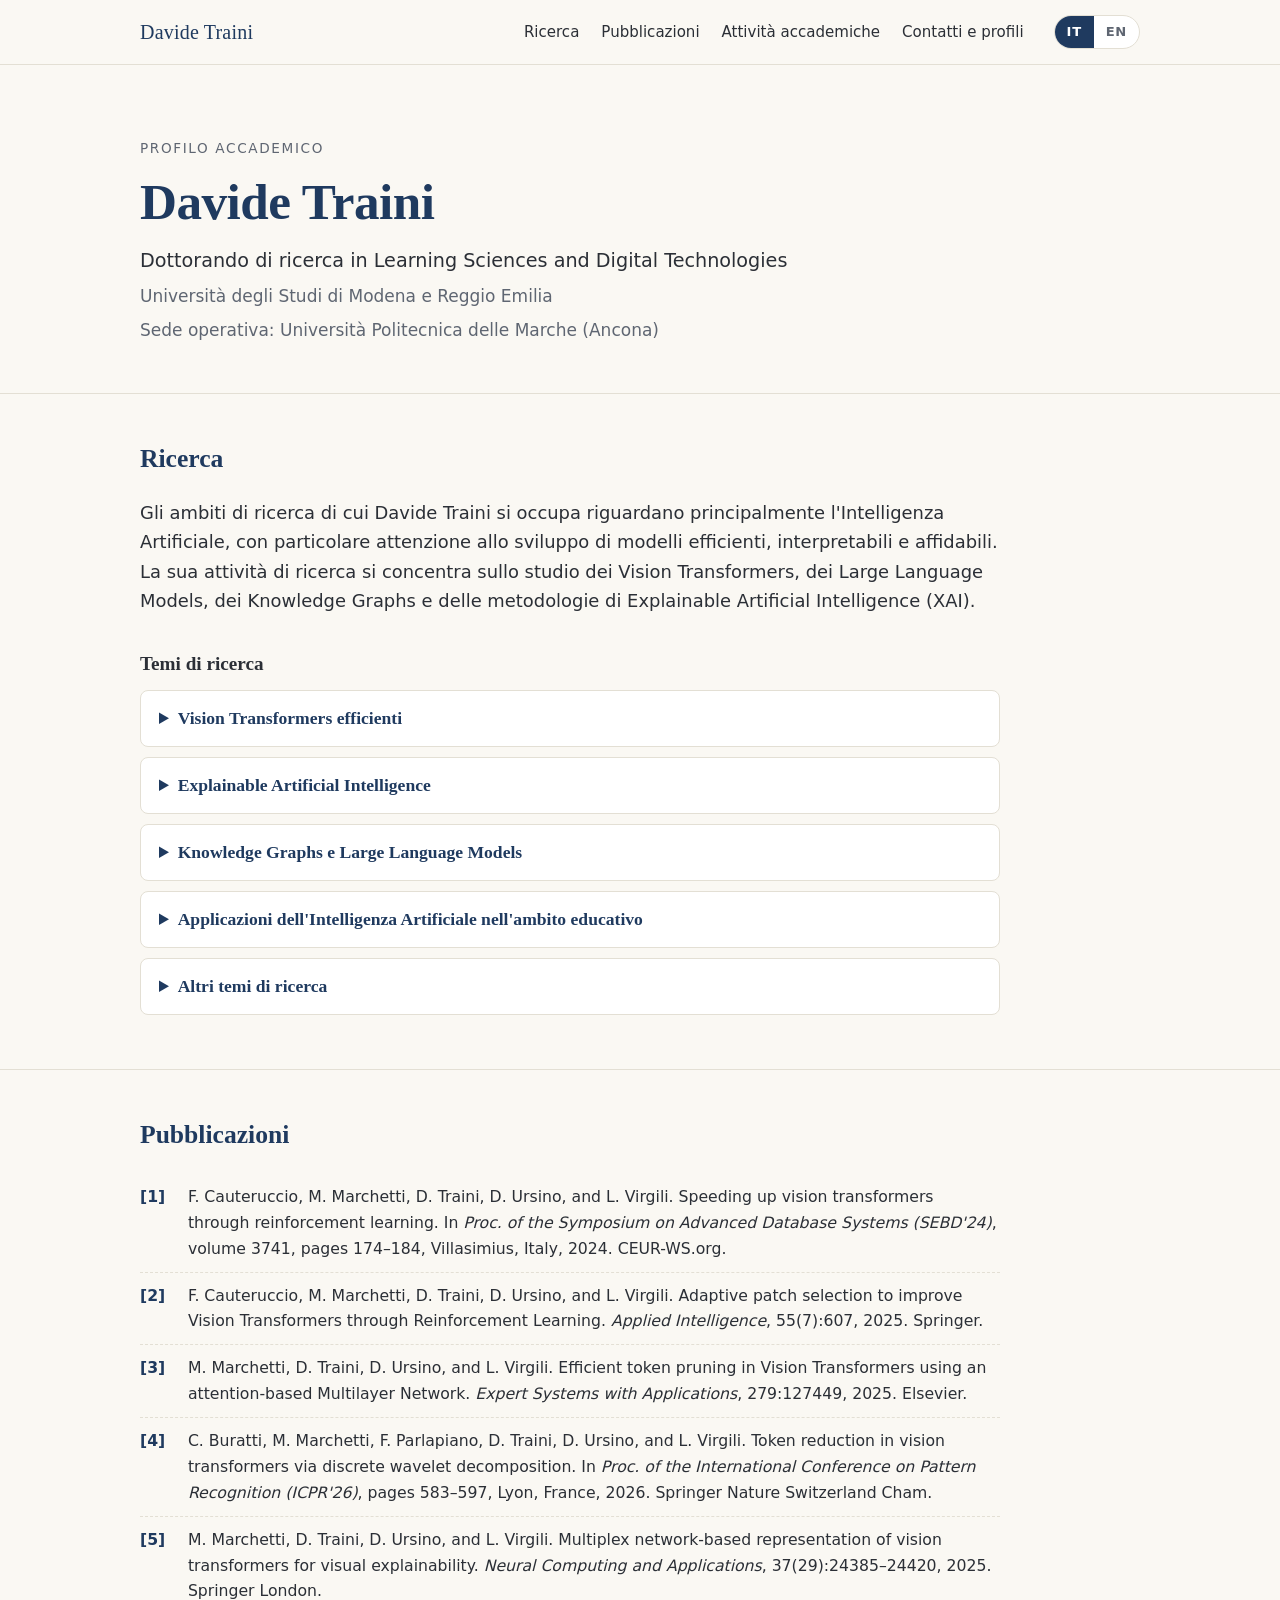
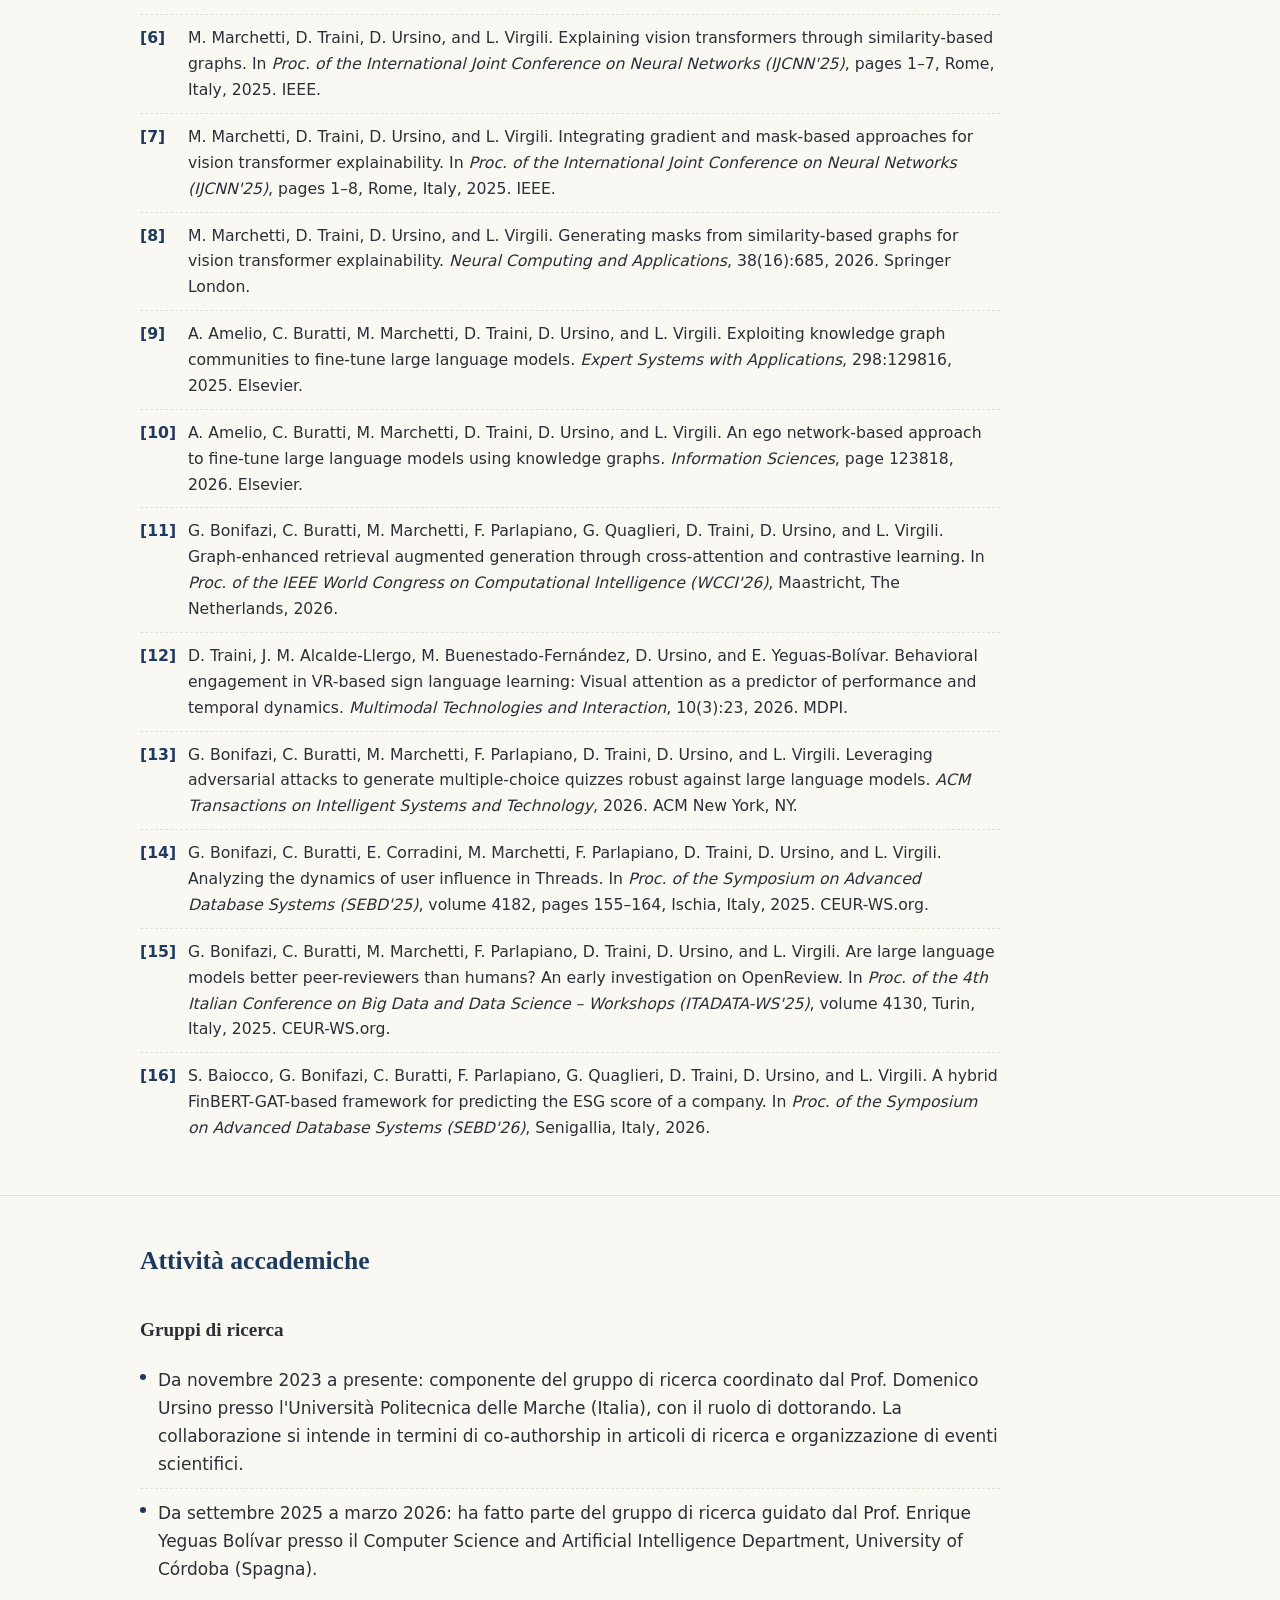
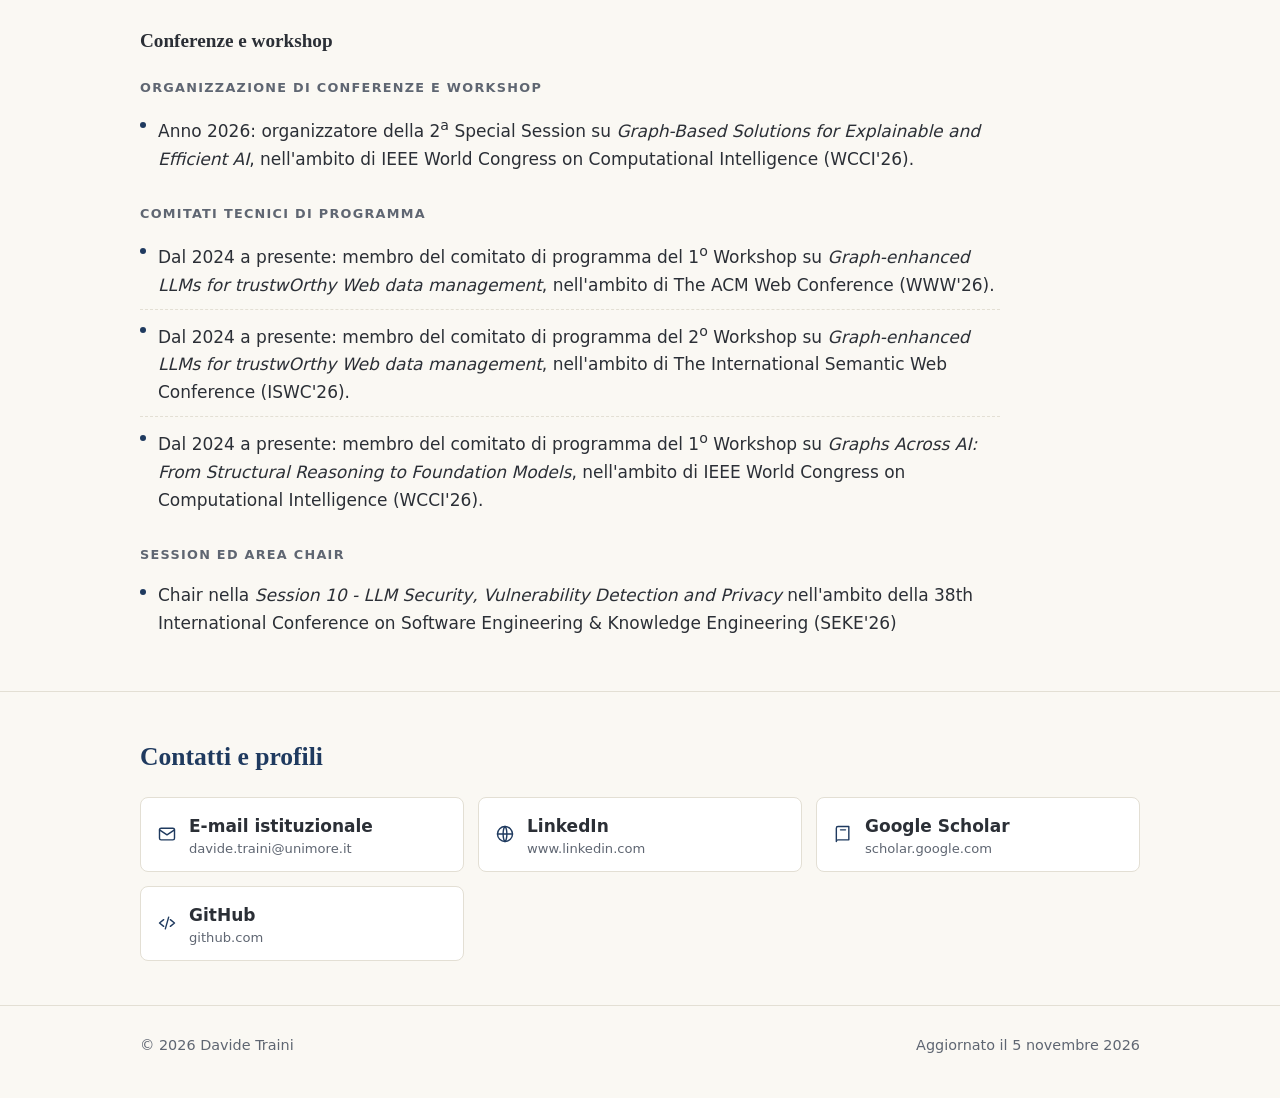
==== commit bdaff097: "Aggiorna sito (2026-11-05) Co-Authored-By: Claude Sonnet 5.5 <noreply@anthropic.com>" ====
--- a/index.html
+++ b/index.html
@@ -20,7 +20,7 @@
 </head>
 <body>
 <a class="skip" href="#main">Vai al contenuto</a>
-<header class="site-header"><div class="wrap"><a class="brand" href="index.html">Davide Traini</a><nav class="nav" aria-label="Principale"><a href="#research">Ricerca</a><a href="#publications">Pubblicazioni</a><a href="#activities">Attività accademiche</a><a href="#teaching">Didattica</a><a href="#skills">Competenze e lingue</a><a href="#contact">Contatti e profili</a></nav><span class="lang" role="group" aria-label="Lingua"><a href="index.html" hreflang="it" lang="it" aria-current="true">IT</a><a href="en/index.html" hreflang="en" lang="en">EN</a></span></div></header>
+<header class="site-header"><div class="wrap"><a class="brand" href="index.html">Davide Traini</a><nav class="nav" aria-label="Principale"><a href="#research">Ricerca</a><a href="#publications">Pubblicazioni</a><a href="#activities">Attività accademiche</a><a href="#contact">Contatti e profili</a></nav><span class="lang" role="group" aria-label="Lingua"><a href="index.html" hreflang="it" lang="it" aria-current="true">IT</a><a href="en/index.html" hreflang="en" lang="en">EN</a></span></div></header>
 <main id="main">
 <section class="hero"><div class="wrap"><div class="grid"><div>
 <p class="eyebrow">Profilo accademico</p><h1>Davide Traini</h1>
@@ -30,9 +30,7 @@
 </div></div></div></section>
 <section class="block" id="research"><div class="wrap narrow"><h2>Ricerca</h2><p class="lead">Gli ambiti di ricerca di cui Davide Traini si occupa riguardano principalmente l'Intelligenza Artificiale, con particolare attenzione allo sviluppo di modelli efficienti, interpretabili e affidabili. La sua attività di ricerca si concentra sullo studio dei Vision Transformers, dei Large Language Models, dei Knowledge Graphs e delle metodologie di Explainable Artificial Intelligence (XAI).</p><h3>Temi di ricerca</h3><details class="theme"><summary>Vision Transformers efficienti</summary><div><p><strong>Sviluppo di strategie di token pruning e selezione delle componenti più informative, basate su meccanismi di attenzione o Reinforcement Learning, al fine di ridurre la complessità dei modelli preservandone le prestazioni.</strong></p><p>L'ottimizzazione dei Vision Transformer rappresenta uno dei filoni di ricerca principali di Davide Traini, motivato dall'esigenza di ridurre il costo computazionale di questi modelli senza comprometterne le prestazioni. In [<a class="cite" href="#pub-1">1</a>] viene proposto un primo approccio basato sul Reinforcement Learning per accelerare il funzionamento dei ViT, individuando dinamicamente le patch più informative da elaborare e scartando quelle ridondanti. Tale lavoro è stato successivamente esteso in [<a class="cite" href="#pub-2">2</a>], dove la selezione adattiva delle patch viene integrata in un framework più maturo, capace di adattarsi a diverse architetture e di garantire un miglior compromesso tra accuratezza e velocità di inferenza. In [<a class="cite" href="#pub-3">3</a>] il problema del token pruning viene affrontato da una prospettiva complementare, introducendo una rete multilayer basata sui pesi di attenzione per identificare i token meno rilevanti ai fini della classificazione, mostrando come la teoria delle reti possa fornire strumenti efficaci anche per l'ottimizzazione strutturale dei modelli. Il tema della riduzione dei token viene inoltre affrontato adottando strumenti propri dell'elaborazione del segnale in [<a class="cite" href="#pub-4">4</a>], dove viene proposta una tecnica basata sulla decomposizione in wavelet discrete per individuare ed eliminare i token meno informativi, offrendo così una prospettiva alternativa e complementare a quelle basate sull'attenzione o sul Reinforcement Learning.</p></div></details><details class="theme"><summary>Explainable Artificial Intelligence</summary><div><p><strong>Sviluppo di framework innovativi per analizzare il comportamento dei Vision Transformers e rendere maggiormente comprensibili le relazioni tra i token e i processi decisionali dei modelli.</strong></p><p>Parallelamente al lavoro sull'efficienza, Davide Traini ha approfondito il tema della spiegabilità dei Vision Transformer, adottando strumenti propri della Network Science. In [<a class="cite" href="#pub-5">5</a>] viene proposta una rappresentazione multiplex dei ViT, in cui le relazioni tra i token attraverso i diversi layer e le diverse teste di attenzione vengono modellate come una rete multistrato, consentendo di individuare pattern ricorrenti nel modo in cui il modello elabora l'informazione visiva. Questo filone è ulteriormente sviluppato in [<a class="cite" href="#pub-6">6</a>], dove l'attenzione viene ricondotta a un grafo di similarità tra token, sfruttato per generare spiegazioni visive delle decisioni del modello. In [<a class="cite" href="#pub-7">7</a>] tale approccio viene arricchito integrando tecniche gradient-based con metodi basati su maschere, al fine di ottenere spiegazioni più robuste e complementari rispetto a quelle ottenibili con un singolo metodo, confermando l'utilità di combinare prospettive diverse nell'analisi dell'explainability. Il filone basato sui grafi di similarità trova un ulteriore sviluppo in [<a class="cite" href="#pub-8">8</a>], dove tali grafi vengono impiegati per generare direttamente le maschere di rilevanza, rendendo il processo di produzione delle spiegazioni più diretto e maggiormente integrato con la rappresentazione strutturale del modello.</p></div></details><details class="theme"><summary>Knowledge Graphs e Large Language Models</summary><div><p><strong>Studio dell'integrazione tra rappresentazioni semantiche basate su grafi e LLM, per rendere più efficiente l'addestramento dei modelli e per migliorare le prestazioni nei sistemi RAG.</strong></p><p>Un ulteriore ambito di ricerca riguarda l'integrazione tra rappresentazioni semantiche basate su grafi e i moderni Large Language Models. In [<a class="cite" href="#pub-9">9</a>] viene proposto un metodo per sfruttare le comunità individuate all'interno di un Knowledge Graph al fine di guidare il fine-tuning di un LLM, migliorando la coerenza semantica delle risposte generate. Tale approccio viene ripreso e raffinato in [<a class="cite" href="#pub-10">10</a>], dove si introduce una strategia basata sugli ego network per selezionare in modo mirato le porzioni di conoscenza più rilevanti da utilizzare nella fase di addestramento, con l'obiettivo di rendere il processo più efficiente anche in presenza di grafi di grandi dimensioni. Nell'ottica di potenziare ulteriormente i sistemi di Retrieval-Augmented Generation, in [<a class="cite" href="#pub-11">11</a>] viene proposto un framework che integra meccanismi di cross-attention e apprendimento contrastivo con rappresentazioni a grafo, migliorando la capacità del sistema di recuperare e combinare le informazioni rilevanti durante la fase di generazione delle risposte.</p></div></details><details class="theme"><summary>Applicazioni dell&#x27;Intelligenza Artificiale nell&#x27;ambito educativo</summary><div><p><strong>Utilizzo dell'Intelligenza Artificiale per favorire l'apprendimento di studenti con bisogni educativi speciali, o come strumento a supporto degli insegnanti.</strong></p><p>Accanto ai temi più propriamente metodologici, Davide Traini si è dedicato anche ad applicazioni dell'Intelligenza Artificiale nel contesto educativo, con particolare attenzione all'inclusione. In [<a class="cite" href="#pub-12">12</a>] viene analizzato l'engagement comportamentale di studenti impegnati nell'apprendimento della lingua dei segni attraverso ambienti di realtà virtuale, utilizzando l'attenzione visiva come predittore delle prestazioni e delle dinamiche temporali di apprendimento. Tale lavoro si inserisce in un filone di ricerca più ampio volto a comprendere come le tecnologie immersive e l'Intelligenza Artificiale possano supportare studenti con bisogni educativi speciali e fornire agli insegnanti strumenti più efficaci per personalizzare i percorsi didattici. Il lavoro descritto in [<a class="cite" href="#pub-13">13</a>] si colloca invece in ambito più strettamente didattico, affrontando il problema dell'uso improprio dei Large Language Models da parte degli studenti in fase di verifica. L'obiettivo è la generazione automatica di quiz a risposta multipla realizzati sfruttando tecniche di attacco avversariale, progettati in modo da risultare difficili da risolvere correttamente per un LLM pur restando chiari e affrontabili per uno studente, così da scoraggiare il ricorso a questi strumenti per rispondere in modo scorretto alle verifiche.</p></div></details><details class="theme"><summary>Altri temi di ricerca</summary><div><p><strong>Attività di ricerca su argomenti ulteriori rispetto ai filoni principali, riguardanti l'analisi di reti sociali e l'impiego dei Large Language Models in contesti applicativi diversi da quelli sopra descritti.</strong></p><p>Accanto ai filoni di ricerca principali, Davide Traini ha condotto studi su temi ulteriori, non direttamente riconducibili alle aree precedenti. In [<a class="cite" href="#pub-14">14</a>] viene analizzata la dinamica di influenza degli utenti sulla piattaforma Threads, indagando come specifici pattern di interazione contribuiscano alla diffusione dell'informazione all'interno della rete. In [<a class="cite" href="#pub-15">15</a>] viene invece esplorata la capacità dei Large Language Models di svolgere il ruolo di revisori scientifici, confrontandone le prestazioni con quelle di revisori umani su OpenReview, un'indagine che si inserisce nel più ampio dibattito sull'affidabilità e sui limiti dell'IA generativa in compiti che richiedono giudizio critico ed esperto. Un ulteriore contributo in ambito applicativo è rappresentato da [<a class="cite" href="#pub-16">16</a>], in cui viene proposto un framework ibrido che combina un modello FinBERT con una rete Graph Attention (GAT) per la predizione del punteggio ESG (Environmental, Social and Governance) di un'azienda.</p></div></details></div></section>
 <section class="block" id="publications"><div class="wrap narrow"><h2>Pubblicazioni</h2><ol class="pubs"><li id="pub-1"><span class="num">[1]</span><span>F. Cauteruccio, M. Marchetti, D. Traini, D. Ursino, and L. Virgili. Speeding up vision transformers through reinforcement learning. In <em>Proc. of the Symposium on Advanced Database Systems (SEBD&#x27;24)</em>, volume 3741, pages 174–184, Villasimius, Italy, 2024. CEUR-WS.org.</span></li><li id="pub-2"><span class="num">[2]</span><span>F. Cauteruccio, M. Marchetti, D. Traini, D. Ursino, and L. Virgili. Adaptive patch selection to improve Vision Transformers through Reinforcement Learning. <em>Applied Intelligence</em>, 55(7):607, 2025. Springer.</span></li><li id="pub-3"><span class="num">[3]</span><span>M. Marchetti, D. Traini, D. Ursino, and L. Virgili. Efficient token pruning in Vision Transformers using an attention-based Multilayer Network. <em>Expert Systems with Applications</em>, 279:127449, 2025. Elsevier.</span></li><li id="pub-4"><span class="num">[4]</span><span>C. Buratti, M. Marchetti, F. Parlapiano, D. Traini, D. Ursino, and L. Virgili. Token reduction in vision transformers via discrete wavelet decomposition. In <em>Proc. of the International Conference on Pattern Recognition (ICPR&#x27;26)</em>, pages 583–597, Lyon, France, 2026. Springer Nature Switzerland Cham.</span></li><li id="pub-5"><span class="num">[5]</span><span>M. Marchetti, D. Traini, D. Ursino, and L. Virgili. Multiplex network-based representation of vision transformers for visual explainability. <em>Neural Computing and Applications</em>, 37(29):24385–24420, 2025. Springer London.</span></li><li id="pub-6"><span class="num">[6]</span><span>M. Marchetti, D. Traini, D. Ursino, and L. Virgili. Explaining vision transformers through similarity-based graphs. In <em>Proc. of the International Joint Conference on Neural Networks (IJCNN&#x27;25)</em>, pages 1–7, Rome, Italy, 2025. IEEE.</span></li><li id="pub-7"><span class="num">[7]</span><span>M. Marchetti, D. Traini, D. Ursino, and L. Virgili. Integrating gradient and mask-based approaches for vision transformer explainability. In <em>Proc. of the International Joint Conference on Neural Networks (IJCNN&#x27;25)</em>, pages 1–8, Rome, Italy, 2025. IEEE.</span></li><li id="pub-8"><span class="num">[8]</span><span>M. Marchetti, D. Traini, D. Ursino, and L. Virgili. Generating masks from similarity-based graphs for vision transformer explainability. <em>Neural Computing and Applications</em>, 38(16):685, 2026. Springer London.</span></li><li id="pub-9"><span class="num">[9]</span><span>A. Amelio, C. Buratti, M. Marchetti, D. Traini, D. Ursino, and L. Virgili. Exploiting knowledge graph communities to fine-tune large language models. <em>Expert Systems with Applications</em>, 298:129816, 2025. Elsevier.</span></li><li id="pub-10"><span class="num">[10]</span><span>A. Amelio, C. Buratti, M. Marchetti, D. Traini, D. Ursino, and L. Virgili. An ego network-based approach to fine-tune large language models using knowledge graphs. <em>Information Sciences</em>, page 123818, 2026. Elsevier.</span></li><li id="pub-11"><span class="num">[11]</span><span>G. Bonifazi, C. Buratti, M. Marchetti, F. Parlapiano, G. Quaglieri, D. Traini, D. Ursino, and L. Virgili. Graph-enhanced retrieval augmented generation through cross-attention and contrastive learning. In <em>Proc. of the IEEE World Congress on Computational Intelligence (WCCI&#x27;26)</em>, Maastricht, The Netherlands, 2026.</span></li><li id="pub-12"><span class="num">[12]</span><span>D. Traini, J. M. Alcalde-Llergo, M. Buenestado-Fernández, D. Ursino, and E. Yeguas-Bolívar. Behavioral engagement in VR-based sign language learning: Visual attention as a predictor of performance and temporal dynamics. <em>Multimodal Technologies and Interaction</em>, 10(3):23, 2026. MDPI.</span></li><li id="pub-13"><span class="num">[13]</span><span>G. Bonifazi, C. Buratti, M. Marchetti, F. Parlapiano, D. Traini, D. Ursino, and L. Virgili. Leveraging adversarial attacks to generate multiple-choice quizzes robust against large language models. <em>ACM Transactions on Intelligent Systems and Technology</em>, 2026. ACM New York, NY.</span></li><li id="pub-14"><span class="num">[14]</span><span>G. Bonifazi, C. Buratti, E. Corradini, M. Marchetti, F. Parlapiano, D. Traini, D. Ursino, and L. Virgili. Analyzing the dynamics of user influence in Threads. In <em>Proc. of the Symposium on Advanced Database Systems (SEBD&#x27;25)</em>, volume 4182, pages 155–164, Ischia, Italy, 2025. CEUR-WS.org.</span></li><li id="pub-15"><span class="num">[15]</span><span>G. Bonifazi, C. Buratti, M. Marchetti, F. Parlapiano, D. Traini, D. Ursino, and L. Virgili. Are large language models better peer-reviewers than humans? An early investigation on OpenReview. In <em>Proc. of the 4th Italian Conference on Big Data and Data Science – Workshops (ITADATA-WS&#x27;25)</em>, volume 4130, Turin, Italy, 2025. CEUR-WS.org.</span></li><li id="pub-16"><span class="num">[16]</span><span>S. Baiocco, G. Bonifazi, C. Buratti, F. Parlapiano, G. Quaglieri, D. Traini, D. Ursino, and L. Virgili. A hybrid FinBERT-GAT-based framework for predicting the ESG score of a company. In <em>Proc. of the Symposium on Advanced Database Systems (SEBD&#x27;26)</em>, Senigallia, Italy, 2026.</span></li></ol></div></section>
-<section class="block" id="activities"><div class="wrap narrow"><h2>Attività accademiche</h2><h3>Gruppi di ricerca</h3><ul class="entries"><li>Da novembre 2023 a presente: componente del gruppo di ricerca coordinato dal Prof. Domenico Ursino presso l'Università Politecnica delle Marche (Italia), con il ruolo di dottorando. La collaborazione si intende in termini di co-authorship in articoli di ricerca e organizzazione di eventi scientifici.</li><li>Da settembre 2025 a marzo 2026: ha fatto parte del gruppo di ricerca guidato dal Prof. Enrique Yeguas Bolívar presso il Computer Science and Artificial Intelligence Department, University of Córdoba (Spagna).</li></ul><h3>Progetti di ricerca</h3><ul class="entries"><li>Da settembre 2024 a presente: partecipazione al progetto Erasmus+ <em>iStream</em>, che ha l'obiettivo di supportare i responsabili dei curricula per l'educazione superiore e i professori universitari nell'implementazione di un percorso universitario di un anno sul giornalismo immersivo. Il progetto è svolto in collaborazione con la Pedagogical University of Cracow (Polonia), l'Università di Nicosia (Cipro), Infinitivity Design Lab (Francia) e l'azienda italiana Learnable.</li><li>Da gennaio 2025 a presente: partecipazione al progetto “Eco-sustainable sport footwear” svolto per conto dell'azienda Pantofola d'Oro SpA. Il progetto ha come obiettivo l'applicazione di tecniche di Intelligenza Artificiale per la segmentazione dei clienti dell'azienda al fine di individuare i clienti target in relazione a tre nuovi prodotti: una calzatura per padel, una calzatura per golf e una calzatura per trekking.</li><li>Da maggio 2025 a presente: partecipazione al progetto “MEraviglIA – MEtodologie didattiche Inclusive ed Intelligenza Artificiale”, che vede coinvolte l'Università di Camerino, l'Università Politecnica delle Marche, l'Università di Macerata e l'Università di Urbino. Il progetto intende creare un contesto inclusivo, in grado di valorizzare le diversità e dove le differenze diventano un'opportunità per promuovere la partecipazione attiva di tutti e di ciascuno.</li></ul><h3>Conferenze e workshop</h3><h4>Organizzazione di conferenze e workshop</h4><ul class="entries"><li>Anno 2026: organizzatore della 2<sup>a</sup> Special Session su <em>Graph-Based Solutions for Explainable and Efficient AI</em>, nell'ambito di IEEE World Congress on Computational Intelligence (WCCI'26).</li></ul><h4>Comitati tecnici di programma</h4><ul class="entries"><li>Dal 2024 a presente: membro del comitato di programma del 1<sup>o</sup> Workshop su <em>Graph-enhanced LLMs for trustwOrthy Web data management</em>, nell'ambito di The ACM Web Conference (WWW'26).</li><li>Dal 2024 a presente: membro del comitato di programma del 2<sup>o</sup> Workshop su <em>Graph-enhanced LLMs for trustwOrthy Web data management</em>, nell'ambito di The International Semantic Web Conference (ISWC'26).</li><li>Dal 2024 a presente: membro del comitato di programma del 1<sup>o</sup> Workshop su <em>Graphs Across AI: From Structural Reasoning to Foundation Models</em>, nell'ambito di IEEE World Congress on Computational Intelligence (WCCI'26).</li></ul><h4>Session ed Area Chair</h4><ul class="entries"><li>Chair nella <em>Session 10 - LLM Security, Vulnerability Detection and Privacy</em> nell'ambito della 38th International Conference on Software Engineering &amp; Knowledge Engineering (SEKE'26)</li></ul><h4>Partecipazione a conferenze</h4><ul class="entries"><li>Dal 23 giugno 2024 al 26 giugno 2024 ha partecipato al “32<sup>nd</sup> Symposium on Advanced Database Systems (SEBD'24)” tenutosi a Villasimius (Italia).</li><li>Dal 30 giugno 2025 al 5 luglio 2025 ha partecipato all'“International Joint Conference on Neural Networks (IJCNN'25)” tenutosi a Roma (Italia).</li><li>Dal 14 giugno 2026 al 18 giugno 2026 ha partecipato al “34<sup>th</sup> Symposium on Advanced Database Systems (SEBD'26)” tenutosi a Senigallia (Italia).</li><li>Dal 17 Agosto 2026 al 22 Agosto 2026 ha partecipato alla “28<sup>th</sup> International Conference on Pattern Recognition (ICPR'26)” tenutosi a Lione (Francia).</li><li>Dal 14 Settembre 2026 al 17 Settembre 2026 ha partecipato alla “35<sup>th</sup> International Conference on Artificial Neural Networks (ICANN'26)” tenutosi a Padova (Italia).</li></ul><h3>Attività di revisione di articoli scientifici</h3><h4>Riviste internazionali</h4><ul class="entries"><li><em>Expert Systems with Applications</em> (ESWA): 2 revisioni.</li><li>Information Sciences: 2 revisioni.</li><li>Discover Artificial Intelligence: 1 revisione.</li></ul><h4>Conferenze internazionali</h4><ul class="entries"><li>AAAI Conference on Artificial Intelligence (AAAI): 8 revisioni.</li><li>IEEE International Joint Conference on Neural Networks (IJCNN): 9 revisioni</li><li>IEEE World Congress on Computational Intelligence (WCCI): 5 revisioni.</li><li>European Conference on Machine Learning and Principles and Practice of Knowledge Discovery in Databases (ECMLPKDD): 2 revisioni.</li><li>International Conference on Artificial Neural Networks (ICANN): 2 revisioni.</li></ul><h3>Organizzazione di eventi</h3><ul class="entries"><li>Membro del comitato organizzativo della prima edizione dell’hackathon “Hack-AI-thon”, tenutosi presso l’Università Politecnica delle Marche, nel Marzo 2024.</li><li>Membro del comitato organizzativo della seconda edizione dell’hackathon “Hack-AI-thon”, tenutosi presso l’Università Politecnica delle Marche, nel Marzo 2025.</li></ul></div></section>
-<section class="block" id="teaching"><div class="wrap narrow"><h2>Didattica</h2><h3>Attività didattica universitaria (esercitatore)</h3><ul class="entries"><li>Anno Accademico 2023–2024, 16 ore: esercitatore nel corso di Ingegneria del Software per il Corso di Laurea in “Ingegneria Informatica e dell'Automazione” presso l'Università Politecnica delle Marche. Titolare: Prof. Domenico Ursino.</li><li>Anno Accademico 2024–2025, 16 ore: esercitatore nel corso di Ingegneria del Software per il Corso di Laurea in “Ingegneria Informatica e dell'Automazione” presso l'Università Politecnica delle Marche. Titolare: Prof. Domenico Ursino.</li></ul><h3>Attività didattiche in corsi di formazione</h3><ul class="entries"><li>Nel novembre 2024 ha tenuto 4 ore di lezione nel corso <em>Conoscenze Informatiche</em> nell'ambito dei precorsi del Master in “Strategia e Management per le PMI” presso l'Istituto Adriano Olivetti (ISTAO).</li></ul><h3>Tesi di Laurea e di Laurea Magistrale</h3><ul class="entries"><li>È stato correlatore di 1 tesi di Laurea in Ingegneria Informatica e dell'Automazione.</li><li>È stato correlatore di 1 tesi di Laurea Magistrale in Ingegneria Informatica e dell'Automazione.</li></ul></div></section>
-<section class="block" id="skills"><div class="wrap narrow"><h2>Competenze e lingue</h2><h3>Lingue</h3><p>Italiano; Inglese (livello B2, necessario per la ricerca accademica).</p><h3>Competenze</h3><dl class="kv"><dt>Programming</dt><dd>Python, Java, JavaScript, TypeScript, PHP, MATLAB, R, Solidity, C/C++, LaTeX</dd><dt>AI &amp; Machine Learning</dt><dd>Deep Learning, Reinforcement Learning, Natural Language Processing, Computer Vision, Explainable AI</dd><dt>Data Science &amp; HPC</dt><dd>Big Data frameworks (Apache Hadoop, Spark, Kafka), Data Analysis (Pandas, NumPy, Scikit-learn), Visualization (Qlik Sense, Tableau, Power BI), HPC (OpenMP, MPI, Intel VTune, gprof)</dd><dt>Cybersecurity</dt><dd>Network Security fundamentals, Blockchain technology, Cryptography basics, AI Security (Adversarial ML, Prompt Injection analysis)</dd><dt>Databases</dt><dd>SQL (MySQL, PostgreSQL), NoSQL (MongoDB), Graph Databases (Neo4j), Semantic Web (RDF, SPARQL)</dd><dt>Development Tools</dt><dd>Git/GitHub, Docker, Apptainer, Unity, Blender, Apache/Tomcat Web Servers, Agentic AI Frameworks</dd><dt>Ricerca e competenze trasversali</dt><dd>Scrittura e pubblicazione accademica, Peer review (AAAI, IJCNN, WCCI), collaborazione interdisciplinare, Project management (PMBOK, SBOK/Scrum)</dd></dl></div></section>
+<section class="block" id="activities"><div class="wrap narrow"><h2>Attività accademiche</h2><h3>Gruppi di ricerca</h3><ul class="entries"><li>Da novembre 2023 a presente: componente del gruppo di ricerca coordinato dal Prof. Domenico Ursino presso l'Università Politecnica delle Marche (Italia), con il ruolo di dottorando. La collaborazione si intende in termini di co-authorship in articoli di ricerca e organizzazione di eventi scientifici.</li><li>Da settembre 2025 a marzo 2026: ha fatto parte del gruppo di ricerca guidato dal Prof. Enrique Yeguas Bolívar presso il Computer Science and Artificial Intelligence Department, University of Córdoba (Spagna).</li></ul><h3>Conferenze e workshop</h3><h4>Organizzazione di conferenze e workshop</h4><ul class="entries"><li>Anno 2026: organizzatore della 2<sup>a</sup> Special Session su <em>Graph-Based Solutions for Explainable and Efficient AI</em>, nell'ambito di IEEE World Congress on Computational Intelligence (WCCI'26).</li></ul><h4>Comitati tecnici di programma</h4><ul class="entries"><li>Dal 2024 a presente: membro del comitato di programma del 1<sup>o</sup> Workshop su <em>Graph-enhanced LLMs for trustwOrthy Web data management</em>, nell'ambito di The ACM Web Conference (WWW'26).</li><li>Dal 2024 a presente: membro del comitato di programma del 2<sup>o</sup> Workshop su <em>Graph-enhanced LLMs for trustwOrthy Web data management</em>, nell'ambito di The International Semantic Web Conference (ISWC'26).</li><li>Dal 2024 a presente: membro del comitato di programma del 1<sup>o</sup> Workshop su <em>Graphs Across AI: From Structural Reasoning to Foundation Models</em>, nell'ambito di IEEE World Congress on Computational Intelligence (WCCI'26).</li></ul><h4>Session ed Area Chair</h4><ul class="entries"><li>Chair nella <em>Session 10 - LLM Security, Vulnerability Detection and Privacy</em> nell'ambito della 38th International Conference on Software Engineering &amp; Knowledge Engineering (SEKE'26)</li></ul></div></section>
 <section class="block" id="contact"><div class="wrap"><h2>Contatti e profili</h2>
 <ul class="cards">
 <li class="card"><a href="&#109;&#97;&#105;&#108;&#116;&#111;&#58;&#100;&#97;&#118;&#105;&#100;&#101;&#46;&#116;&#114;&#97;&#105;&#110;&#105;&#64;&#117;&#110;&#105;&#109;&#111;&#114;&#101;&#46;&#105;&#116;"><svg viewBox="0 0 24 24" fill="none" stroke="currentColor" stroke-width="1.7" stroke-linecap="round" stroke-linejoin="round" aria-hidden="true"><rect x="3" y="5" width="18" height="14" rx="2"/><path d="m3 7 9 6 9-6"/></svg><span><span class="t">E-mail istituzionale</span><small>&#100;&#97;&#118;&#105;&#100;&#101;&#46;&#116;&#114;&#97;&#105;&#110;&#105;&#64;&#117;&#110;&#105;&#109;&#111;&#114;&#101;&#46;&#105;&#116;</small></span></a></li>
